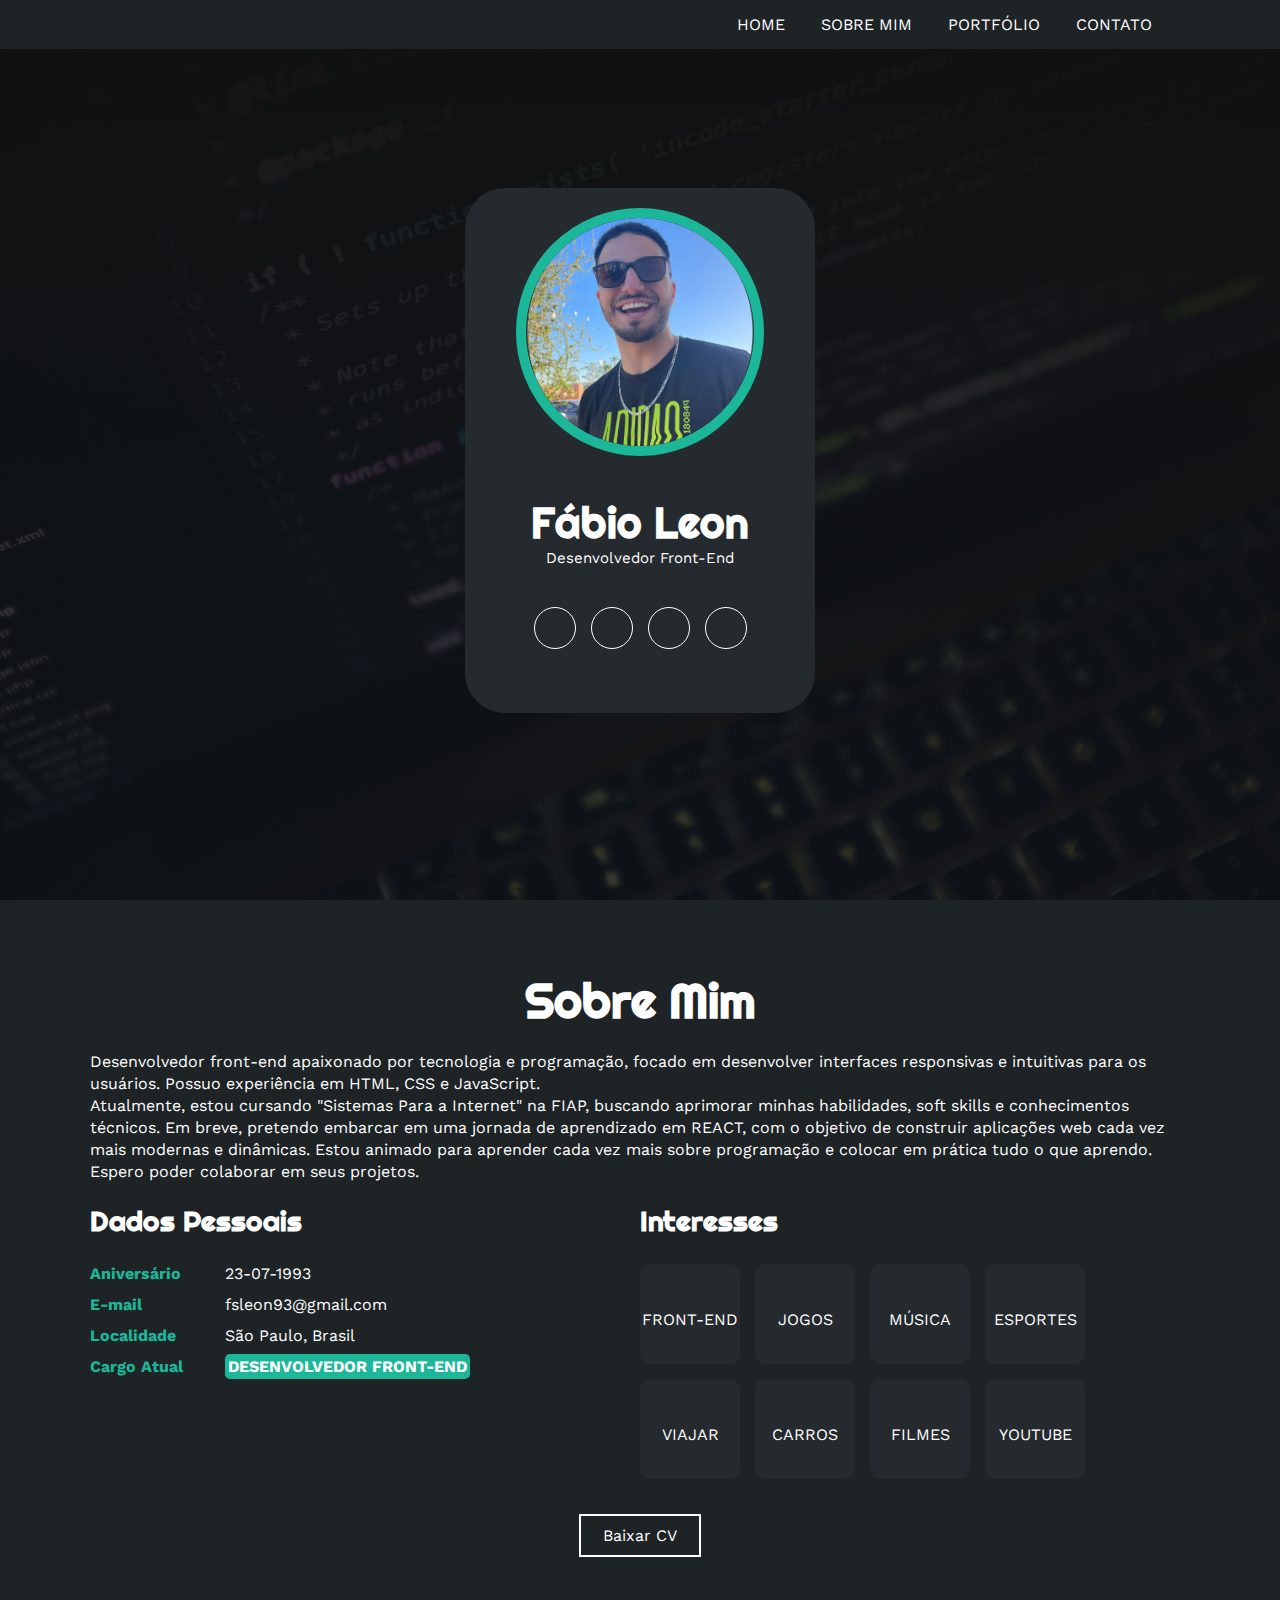
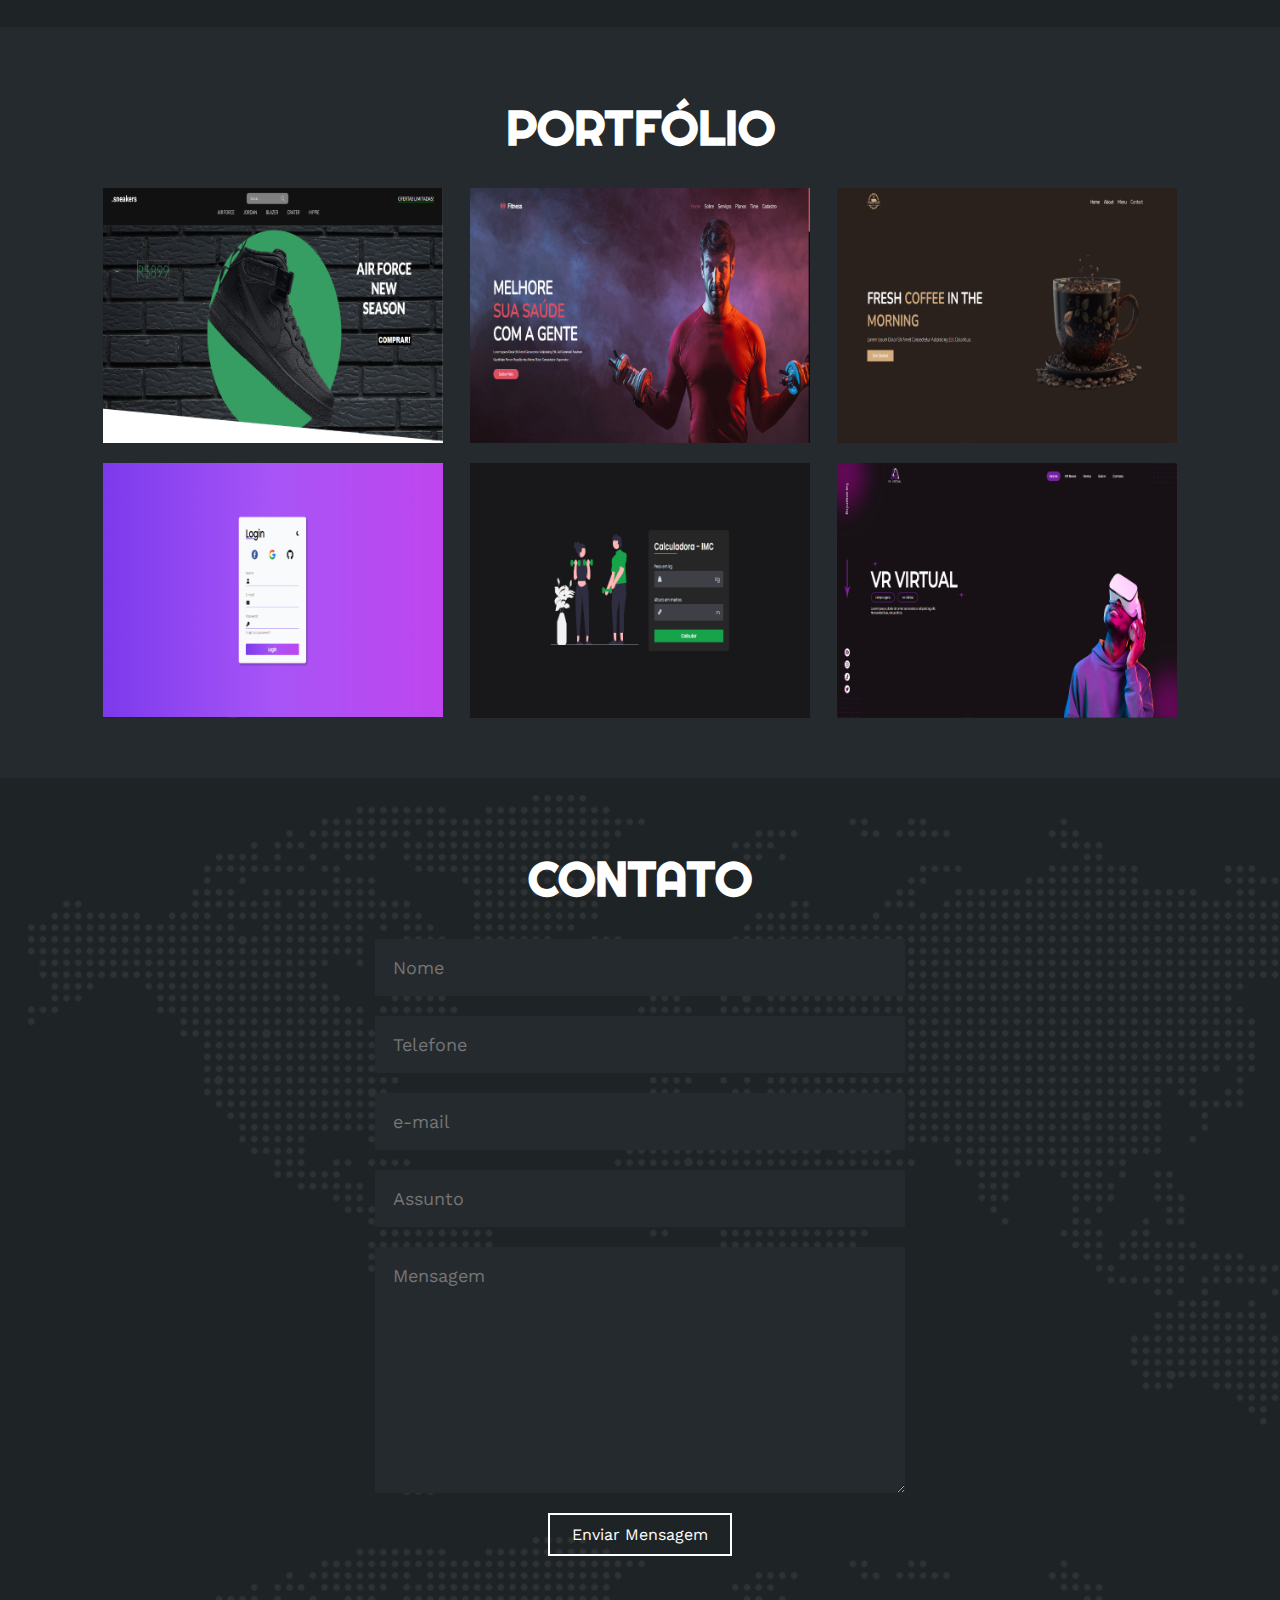
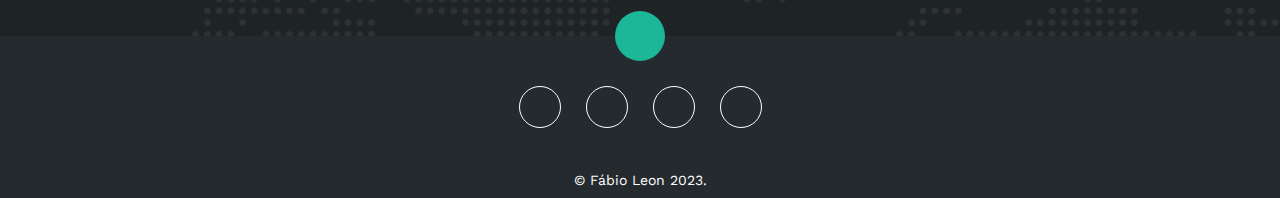
==== index.html @ 0792b0bf "atualização do arquivo do CV" ====
<!DOCTYPE html>
<html lang="pt-br">

<head>
    <meta charset="UTF-8">
    <meta http-equiv="X-UA-Compatible" content="IE=edge">
    <meta name="viewport" content="width=device-width, initial-scale=1.0">
    <link rel="stylesheet" href="https://cdnjs.cloudflare.com/ajax/libs/font-awesome/6.1.2/css/all.min.css"
        integrity="sha512-1sCRPdkRXhBV2PBLUdRb4tMg1w2YPf37qatUFeS7zlBy7jJI8Lf4VHwWfZZfpXtYSLy85pkm9GaYVYMfw5BC1A=="
        crossorigin="anonymous" referrerpolicy="no-referrer" />
    <title>Portfólio - Fábio Leon</title>
    <link rel="stylesheet" href="./assets/css/style.css">
</head>

<body>
    <!-- MENU -->
    <div class="conteudo-header">
        <header>
            <div class="logo">
                <a href="#"><i class="fa-solid fa-code"></i></a>
            </div>
            <nav id="nav">
                <ul>
                    <li><a href="#home" onclick="seleccionar()">HOME</a></li>
                    <li><a href="#sobremim" onclick="seleccionar()">SOBRE MIM</a></li>
                    <li><a href="#portfolio" onclick="seleccionar()">PORTFÓLIO</a></li>
                    <li><a href="#contato" onclick="seleccionar()">CONTATO</a></li>
                </ul>
            </nav>
            <div class="nav-responsive" onclick="mostrarOcultarMenu()">
                <i class="fa-solid fa-bars"></i>
            </div>
        </header>
    </div>

    <!-- HOME -->
    <section id="home" class="home">
        <div class="conteudo-banner">
            <div class="hero-img">
                <img src="./assets/img/fabio.png" alt="">
            </div>
            <h1>Fábio Leon</h1>
            <h2>Desenvolvedor Front-End</h2>
            <div class="redes">
                <a href="https://www.linkedin.com/in/fb-leon/" target="_blank" title="Linkedin"><i class="fa-brands fa-linkedin-in"></i></a>
                <a href="https://github.com/fabioleon10" target="_blank" title="Github"><i class="fa-brands fa-github"></i></a>
                <a href="https://steamcommunity.com/profiles/76561199077155922/" target="_blank" title="Steam"><i class="fa-brands fa-steam"></i></a>
                <a href="mailto:fsleon93@gmail.com" title="Enviar e-mail"><i class="fa-solid fa-envelope"></i></a>

            </div>
        </div>
    </section>

    <!-- SOBRE MIM -->

    <section id="sobremim" class="sobremim">
        <div class="conteudo-sobremim">
            <h2>Sobre Mim</h2>
            <p>Desenvolvedor front-end apaixonado por tecnologia e programação, focado em desenvolver interfaces
            responsivas e intuitivas para os usuários. Possuo experiência em HTML, CSS e JavaScript.<br> Atualmente, estou cursando "Sistemas Para a Internet" na
            FIAP, buscando aprimorar minhas habilidades, soft skills e conhecimentos técnicos. Em breve, pretendo embarcar em uma jornada de
            aprendizado em REACT, com o objetivo de construir aplicações web cada vez mais modernas e dinâmicas. Estou animado para aprender cada vez mais sobre programação e colocar em prática tudo o que aprendo. Espero poder
            colaborar em seus projetos.</p>


            <!-- DADOS PESSOAIS -->

            <div class="fila">
                <div class="col">
                    <h3>Dados Pessoais</h3>
                    <ul>
                        <li>
                            <strong>Aniversário</strong>
                            23-07-1993
                        </li>
                        <li>
                            <strong>E-mail</strong>
                            fsleon93@gmail.com
                        </li>
                        <li>
                            <strong>Localidade</strong>
                            São Paulo, Brasil
                        </li>
                        <li>
                            <strong>Cargo Atual</strong>
                            <span> DESENVOLVEDOR FRONT-END</span>
                        </li>
                    </ul>
                </div>



                <!-- INTERESSES -->

                <div class="col">
                    <h3>Interesses</h3>
                    <div class="conteudo-section">
                        <div class="interes">
                            <i class="fa-solid fa-laptop-code"></i>
                            <span>FRONT-END</span>
                        </div>
                        <div class="interes">
                            <i class="fa-solid fa-gamepad"></i>
                            <span>JOGOS</span>
                        </div>
                        <div class="interes">
                            <i class="fa-solid fa-headphones"></i>
                            <span>MÚSICA</span>
                        </div>
                        <div class="interes">
                            <i class="fa-solid fa-futbol"></i>
                            <span>ESPORTES</span>
                        </div>
                        <div class="interes">
                            <i class="fa-solid fa-plane"></i>
                            <span>VIAJAR</span>
                        </div>
                        <div class="interes">
                            <i class="fa-solid fa-car"></i>
                            <span>CARROS</span>
                        </div>
                        <div class="interes">
                            <i class="fa-solid fa-clapperboard"></i>
                            <span>FILMES</span>
                        </div>
                        <div class="interes">
                            <i class="fa-brands fa-youtube"></i>
                            <span>YOUTUBE</span>
                        </div>
                    </div>
                </div>
            </div>
            <div class="baixarCV">
                <a href="https://drive.google.com/file/d/1skOuIZpQa5244bjTUZxp-voVqKsna1H2/view?usp=drive_link" target="_blank">Baixar CV <i class="fa-solid fa-download"></i></a>
                <span class="overlay"></span>
            </div>
        </div>
    </section>


    <!-- PORTFOLIO -->

    <section id="portfolio" class="portfolio">
        <div class="conteudo-section">
            <h2>PORTFÓLIO</h2>
            <div class="galeria">
                <div class="projeto">
                    <img src="/assets/img/p1-sneackers.png" alt="">
                    <div class="overlay">
                        <h3>Sneackers Store</h3>
                        <p>HTML/CSS/JS</p>
                        <div class="icon-projects">
                            <a href="https://github.com/fabioleon10/.sneackers" target="_blank" title="Repositório"><i class="fa-brands fa-github"></i></a>
                            <a href="https://sneackerstore.netlify.app/ " target="_blank" title="Deploy"><i class="fa-regular fa-window-maximize"></i></a>
                        </div>
                    </div>
                </div>
                <div class="projeto">
                    <img src="/assets/img/p2-gymfitness.png" alt="">
                    <div class="overlay">
                        <h3>GYM Fitness</h3>
                        <p>HTML/CSS/JS</p>
                        <div class="icon-projects">
                            <a href="https://github.com/fabioleon10/GymWebsite" target="_blank" title="Repositório"><i class="fa-brands fa-github"></i></a>
                            <a href="https://gymfitness10.netlify.app/ " target="_blank" title="Deploy"><i class="fa-regular fa-window-maximize"></i></a>
                        </div>
                    </div>
                </div>
                <div class="projeto">
                    <img src="/assets/img/p3-coffeeshop.png" alt="">
                    <div class="overlay">
                        <h3>Coffee Shop</h3>
                        <p>HTML/CSS/JS</p>
                        <div class="icon-projects">
                            <a href="https://github.com/fabioleon10/CoffeeShop" target="_blank" title="Repositório"><i class="fa-brands fa-github"></i></a>
                            <a href="https://coffeeshop10.netlify.app/ " target="_blank" title="Deploy"><i class="fa-regular fa-window-maximize"></i></a>
                        </div>
                    </div>
                </div>
                <div class="projeto">
                    <img src="/assets/img/p4-login.png" alt="">
                    <div class="overlay">
                        <h3>Login DarkMode</h3>
                        <p>HTML/CSS/JS</p>
                        <div class="icon-projects">
                            <a href="https://github.com/fabioleon10/Login_DarkMode" target="_blank" title="Repositório"><i class="fa-brands fa-github"></i></a>
                            <a href="https://logindarkmode.netlify.app/" target="_blank" title="Deploy"><i class="fa-regular fa-window-maximize"></i></a>
                        </div>
                    </div>
                </div>
                <div class="projeto">
                    <img src="/assets/img/p5-imc.png" alt="">
                    <div class="overlay">
                        <h3>IMC CALCULATOR</h3>
                        <p>HTML/CSS/JS</p>
                        <div class="icon-projects">
                            <a href="https://github.com/fabioleon10/IMC_Calculator" target="_blank" title="Repositório"><i class="fa-brands fa-github"></i></a>
                            <a href="https://imc-calculator10.netlify.app/" target="_blank" title="Deploy"><i class="fa-regular fa-window-maximize"></i></a>
                        </div>
                    </div>
                </div>
                <div class="projeto">
                    <img src="/assets/img/p6-vrVirtual.png" alt="">
                    <div class="overlay">
                        <h3>VR VIRTUAL</h3>
                        <p>HTML/CSS</p>
                        <div class="icon-projects">
                            <a href="https://github.com/fabioleon10/VR-Virtual" target="_blank" title="Repositório"><i class="fa-brands fa-github"></i></a>
                            <a href="https://vr-virtual.netlify.app/" target="_blank" title="Deploy"><i class="fa-regular fa-window-maximize"></i></a>
                        </div>
                    </div>
                </div>
            </div>
        </div>
    </section>

    <!-- CONTATO -->
    <section id="contato" class="contato">
        <div class="conteudo-section">
            <h2>CONTATO</h2>
            <div class="fila">
                <!-- Form -->
                <form action="https://api.staticforms.xyz/submit" class="col" method="post">
                    <input type="text" name="name" placeholder="Nome" autocomplete="off" required>
                    <input type="number" placeholder="Telefone" autocomplete="off" required>
                    <input type="e-mail" name="email" placeholder="e-mail" autocomplete="off" required>
                    <input type="text" placeholder="Assunto" autocomplete="off" required>
                    <textarea name="message" cols="30" rows="10" placeholder="Mensagem" required></textarea>
                    <button type="submit">
                        Enviar Mensagem <i class="fa-solid fa-paper-plane"></i>
                        <span class="overlay"></span>
                    </button>
                    <input type="hidden" name="accessKey" value="5b3f5c21-e54a-4803-9d8a-d448aec69690">
                    <input type="hidden" name="redirectTo" value="https://fabioleondev-obg.netlify.app/">
                </form>
            </div>        
        </div>    


        <!-- FOOTER  -->


    <footer>
        <a href="#home" class="footerHome">
            <i class="fa-solid fa-angles-up"></i>
        </a>
        <div class="redes">
            <a href="https://www.linkedin.com/in/fb-leon/" target="_blank" title="Linkedin"><i class="fa-brands fa-linkedin-in"></i></a>
            <a href="https://github.com/fabioleon10" target="_blank" title="Github"><i class="fa-brands fa-github"></i></a>
            <a href="https://steamcommunity.com/profiles/76561199077155922/" target="_blank" title="Steam"><i class="fa-brands fa-steam"></i></a>
            <a href="mailto:fsleon93@gmail.com" title="Enviar e-mail"><i class="fa-solid fa-envelope"></i></a>
        </div>
        <p>&copy; Fábio Leon 2023.</p>
    </footer>

    <script src="./assets/js/script.js"></script>   
</body>
</html>
---- assets/css/style.css ----
@import url('https://fonts.googleapis.com/css2?family=Righteous&family=Work+Sans:wght@100;300;400;600;800&display=swap');
*{
    box-sizing: border-box;
    font-family: 'Work Sans';
    margin: 0;
    padding: 0;
    text-decoration: none;
}
html{
    scroll-behavior: smooth;
}


/* MENU */
.conteudo-header{
    background: #1e2326;
    position: fixed;
    width: 100%;
    top: 0;
    left: 0;
    z-index: 99;
}
.conteudo-header header{
    max-width: 1100px;
    margin: auto;
    display: flex;
    justify-content: space-between;
    align-items: center;
    padding: 15px 20px;
}
.conteudo-header header .logo a{
    font-family: 'Righteous';
    font-size: 36px;
    color: #1CB698;
    text-decoration: none;
}
.conteudo-header header ul{
    display: flex;
    list-style: none;
}
.conteudo-header header nav ul li a{
    text-align: none;
    color: #fff;
    margin: 0 15px;
    padding: 3px;
    transition: .5s;
    text-decoration: none;
}
.conteudo-header header nav ul li a:hover{
    color: #1CB698;
}
.nav-responsive{
    background-color: #1CB698;
    color:#fff;
    padding: 5px 10px;
    border-radius: 5px;
    cursor: pointer;
    display: none;
}

/* home */
.home{
    background: linear-gradient(to top, rgba(17, 19, 20, 0.788), rgb(16, 17, 17)),
    url(/assets/img/bannerBG.jpg);
    background-size: cover;
    height: 100vh;
    color: #fff;
    display: flex;
    align-items: center;
}
.home .conteudo-banner{
    padding: 20px;
    background-color: #252A2E;
    max-width: 350px;
    margin: auto;
    text-align: center;
    border-radius: 40px;
}
.home .conteudo-banner img{
    margin-top: 40px;
    border: 10px solid #1CB698;
    display: block;
    width: 80%;
    margin: auto;
    border-radius: 100%;
}
.home .conteudo-banner h1{
    margin-top: 40px;
    font-size: 42px;
    font-family: 'Righteous';
}
.home .conteudo-banner h2{
    font-size: 15px;
    font-weight: normal;
}
.home .conteudo-banner .redes a{
    color: #fff;
    display: inline-block;
    text-decoration: none;
    border: 1px solid #fff;
    border-radius: 100%;
    width: 42px;
    height: 42px;
    line-height: 42px;
    margin: 40px 5px;
    font-size: 20px;
    transition: .3s;
}
.home .conteudo-banner .redes a:hover{
    background-color: #1CB698;
}

/* SOBRE MIM */

.sobremim{
    background-color: #1e2326;
    color: #fff;
    padding: 50px 20px;
}
.sobremim .conteudo-sobremim{
    max-width: 1100px;
    margin: auto;
}
.sobremim h2{
    font-size: 48px;
    font-family: 'Righteous';
    text-align: center;
    padding: 20px 0;

}
.sobremim .conteudo-sobremim p{
    font: 18px;
    line-height: 22px;
    margin-bottom: 20px;
}
.sobremim .conteudo-sobremim p span{
    color: #1CB698;
    font-weight: bold;
}
.sobremim .fila{
    display: flex;
}
.sobremim .fila .col
{
    width: 50%;
}
.sobremim .fila .col h3{
    font-size: 28px;
    font-family: 'Righteous';
    margin-bottom: 25px;
}
.sobremim .fila .col ul{
    list-style: none;
}
.sobremim .fila .col ul li{
    margin: 12px 0;
}
.sobremim .fila .col ul li strong{
    display: inline-block;
    color: #1CB698;
    width: 130px;
}
.sobremim .fila .col ul li span{
    background-color: #1CB698;
    padding: 3px;
    font-weight: bold;
    border-radius: 5px;
}
.sobremim .fila .col .conteudo-section{
    display: flex;
    flex-wrap: wrap;
}
.sobremim .fila .col .conteudo-section .interes{
    width: 100px;
    height: 100px;
    background-color: #252A2E;
    border-radius: 10px;
    margin: 0 15px 15px 0;
    display: flex;
    flex-direction: column;
    align-items: center;
    justify-content: center;
    transition: .3s;
}.sobremim .fila .col .conteudo-section .interes:hover{
    background-color: #1CB698;
}
.sobremim .fila .col .conteudo-section .interes i{
    font-size: 30px;
    margin-bottom: 10px;
}
.sobremim .baixarCV{
    cursor: pointer;
    background-color: transparent;
    border: 2px solid #fff;
    width: fit-content;
    display: block;
    margin: 20px auto;
    padding: 10px 22px;
    font-size: 16px;
    color: #fff;
    position: relative;
    z-index: 10;
}

.baixarCV a {
    color: #fff;
}
.sobremim .baixarCV .overlay{
    position: absolute;
    top: 0;
    left: 0;
    width: 0;
    height: 100%;
    background-color: #1CB698;
    z-index: -1;
    transition: 1s;
}
.sobremim .baixarCV:hover .overlay{
    width: 100%;
}


/* PORTFOLIO */
.portfolio{
    background-color: #252A2E;
    color: #fff;
    padding: 50px 20px;
}
.portfolio .conteudo-section{
    max-width: 1100px;
    margin: auto;
}
.portfolio h2{
    font-size: 48px;
    font-family: 'Righteous';
    text-align: center;
    padding: 20px 0;
}
.portfolio .galeria{
    display: flex;
    flex-wrap: wrap;
    justify-content: space-around;
}
.portfolio .galeria .projeto{
    position: relative;
    max-width: 340px;
    height: fit-content;
    margin: 10px;
    
}
.portfolio .galeria .projeto img{
    width: 100%;
    display: block;
}
.portfolio .galeria .projeto .overlay{
    position: absolute;
    top: 0;
    width: 100%;
    height: 100%;
    text-align: center;
    background: linear-gradient(rgba(28,182,152,.8), rgba(28,182,152,.8));
    display: flex;
    flex-direction: column;
    justify-content: center;
    transition: 1s;
    font-size: 18px;
    letter-spacing: 3px;
    opacity: 0;
}
.portfolio .galeria .projeto .overlay h3{
    margin-bottom: 20px;
    transition: 1s;
}
.portfolio .galeria .projeto .overlay:hover{
    opacity: 1;
}
.portfolio .galeria .projeto .overlay:hover h3{
    margin-bottom: 0px;
}

.icon-projects i {
    color: #fff;
    margin-top: 15px;
    font-size: 30px;
}

.icon-projects i:hover{
    color: black
}

/* CONTATO */
.contato{
    background-image: url(/assets/img/contact_bg\ \(1\).png);
    background-color: #1e2326;
    color: #fff;
    padding: 50px 0;
}
.contato .conteudo-section{
    max-width: 1100px;
    margin: auto;
}
.contato h2{
    font-size: 48px;
    font-family: 'Righteous';
    text-align: center;
    padding: 20px 0;
}
.contato .fila{
    display: flex;
    justify-content: center;
}
.contato .col{
    width: 50%;
    padding: 10px;
    position: relative;
}
.contato .col input, .contato .col textarea{
    display: block;
    width: 100%;
    padding: 18px;
    border: none;
    margin-bottom: 20px;
    background-color: #252A2E;
    color: #fff;
    font-size: 18px;
}
.contato button{
    cursor: pointer;
    background-color: transparent;
    border: 2px solid #fff;
    width: fit-content;
    display: block;
    margin: 20px auto;
    padding: 10px 22px;
    font-size: 16px;
    color: #fff;
    position: relative;
    z-index: 10;
}
.contato button .overlay{
    position: absolute;
    top: 0;
    left: 0;
    width: 0;
    height: 100%;
    background-color: #1CB698;
    z-index: -1;
    transition: 1s;
}
.contato button:hover .overlay{
    width: 100%;
}
.contato .col img{
    width: 100%;
}
.contato .col .info{
    position: absolute;
    top: 40%;
    background-color: #252A2E;
    padding: 20px;
    max-width: 350px;
    left: 50%;
    transform: translate(-50%, -50%);
}
.contato .col .info ul{
    list-style: none;
}
.contato .col .info ul li{
    margin-bottom: 20px;
}
.contato .col .info ul li i{
    color: #1CB698;
    display: inline-block;
    margin-right: 20px;
}

/* FOOTER */

footer{
    background-color: #252A2E;
    color: #fff;
    padding: 10px 0 10px 0;
    text-align: center;
    position: absolute;
    width: 100%;
    margin-top: 50px;

}
footer .redes a{
    color: #fff;
    display: inline-block;
    text-decoration: none;
    border: 1px solid #fff;
    border-radius: 100%;
    width: 42px;
    height: 42px;
    line-height: 42px;
    margin: 40px 10px;
    font-size: 20px;
    transition: .3s;
}
footer .footerHome{
    display: block;
    width: 50px;
    height: 50px;
    background-color: #1CB698;
    color: #fff;
    position: absolute;
    left: 50%;
    transform: translateX(-50%);
    top: -25px;
    border-radius: 50%;
    line-height: 50px;
    font-size: 18px;
}

footer .redes a:hover {
    background-color: #1CB698;
}

footer p {
    font-size: 14px;
}

input[type=number]::-webkit-inner-spin-button { 
    -webkit-appearance: none;
    
}
input[type=number] { 
   -moz-appearance: textfield;
   appearance: textfield;

}


/* MEDIA */

@media screen and (max-width:980px){
    nav{
        display: none;
    }
    .nav-responsive{
        display: block;
    }
    nav.responsive{
        display: block;
        position: absolute;
        right: 0;
        top: 75px;
        background-color: #252A2E;
        width: 180px;
    }
    nav.responsive ul{
        display: block !important;
    }
    nav.responsive ul li{
        border-bottom: 1px solid #fff;
        padding: 10px 0;
    }
}
@media screen and (max-width:700px){
   
   
    .sobremim .fila{
        display: block;   
    }

     .sobremim span{
        font-size: 15px;   
    }
    .sobremim .fila .col{
        width: fit-content;
    }
    .portfolio .galeria{
        display: block;
        width: 100%;
    }
    .portfolio .galeria .projeto{
        max-width: 100%;
    }
    .portfolio .galeria .projeto img{
        width: 100%;
    }
    .contato .fila{
        display: block;
    }
    .contato .fila .col{
        width: 100%;
    }
}
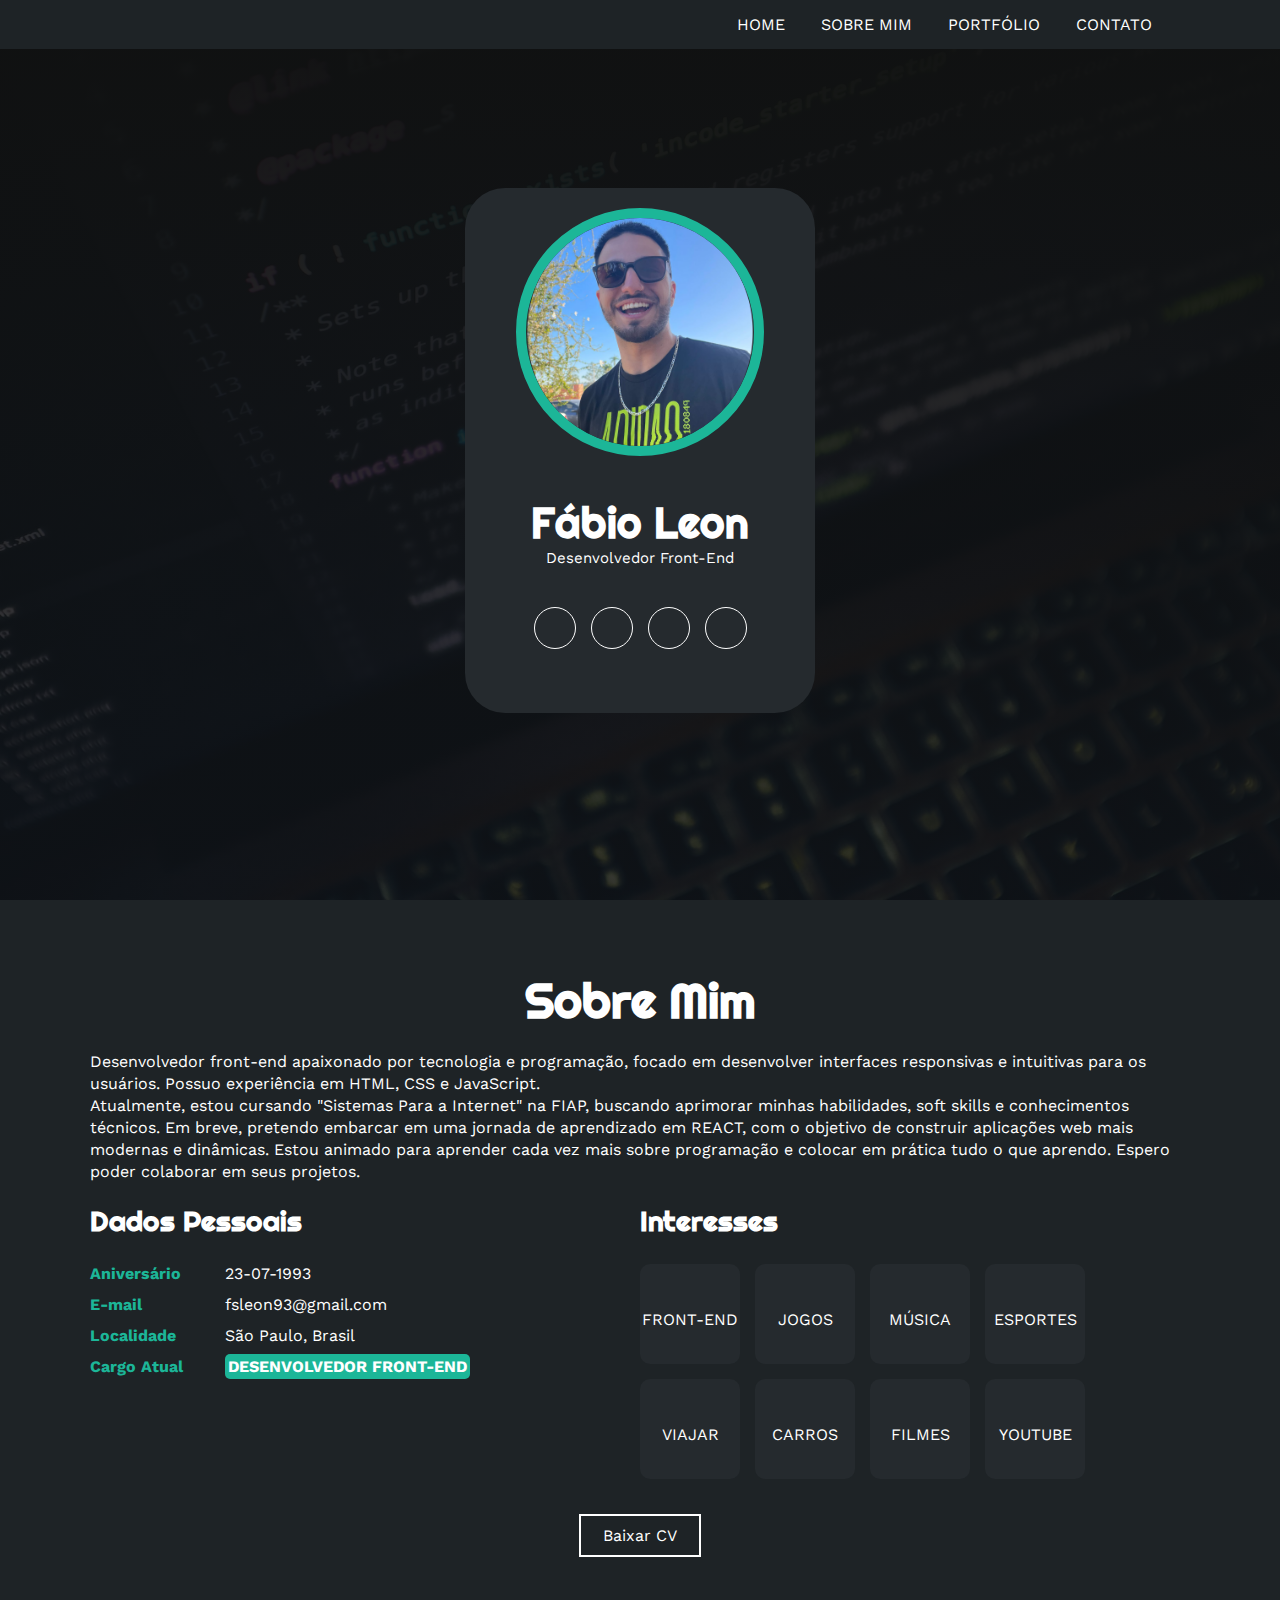
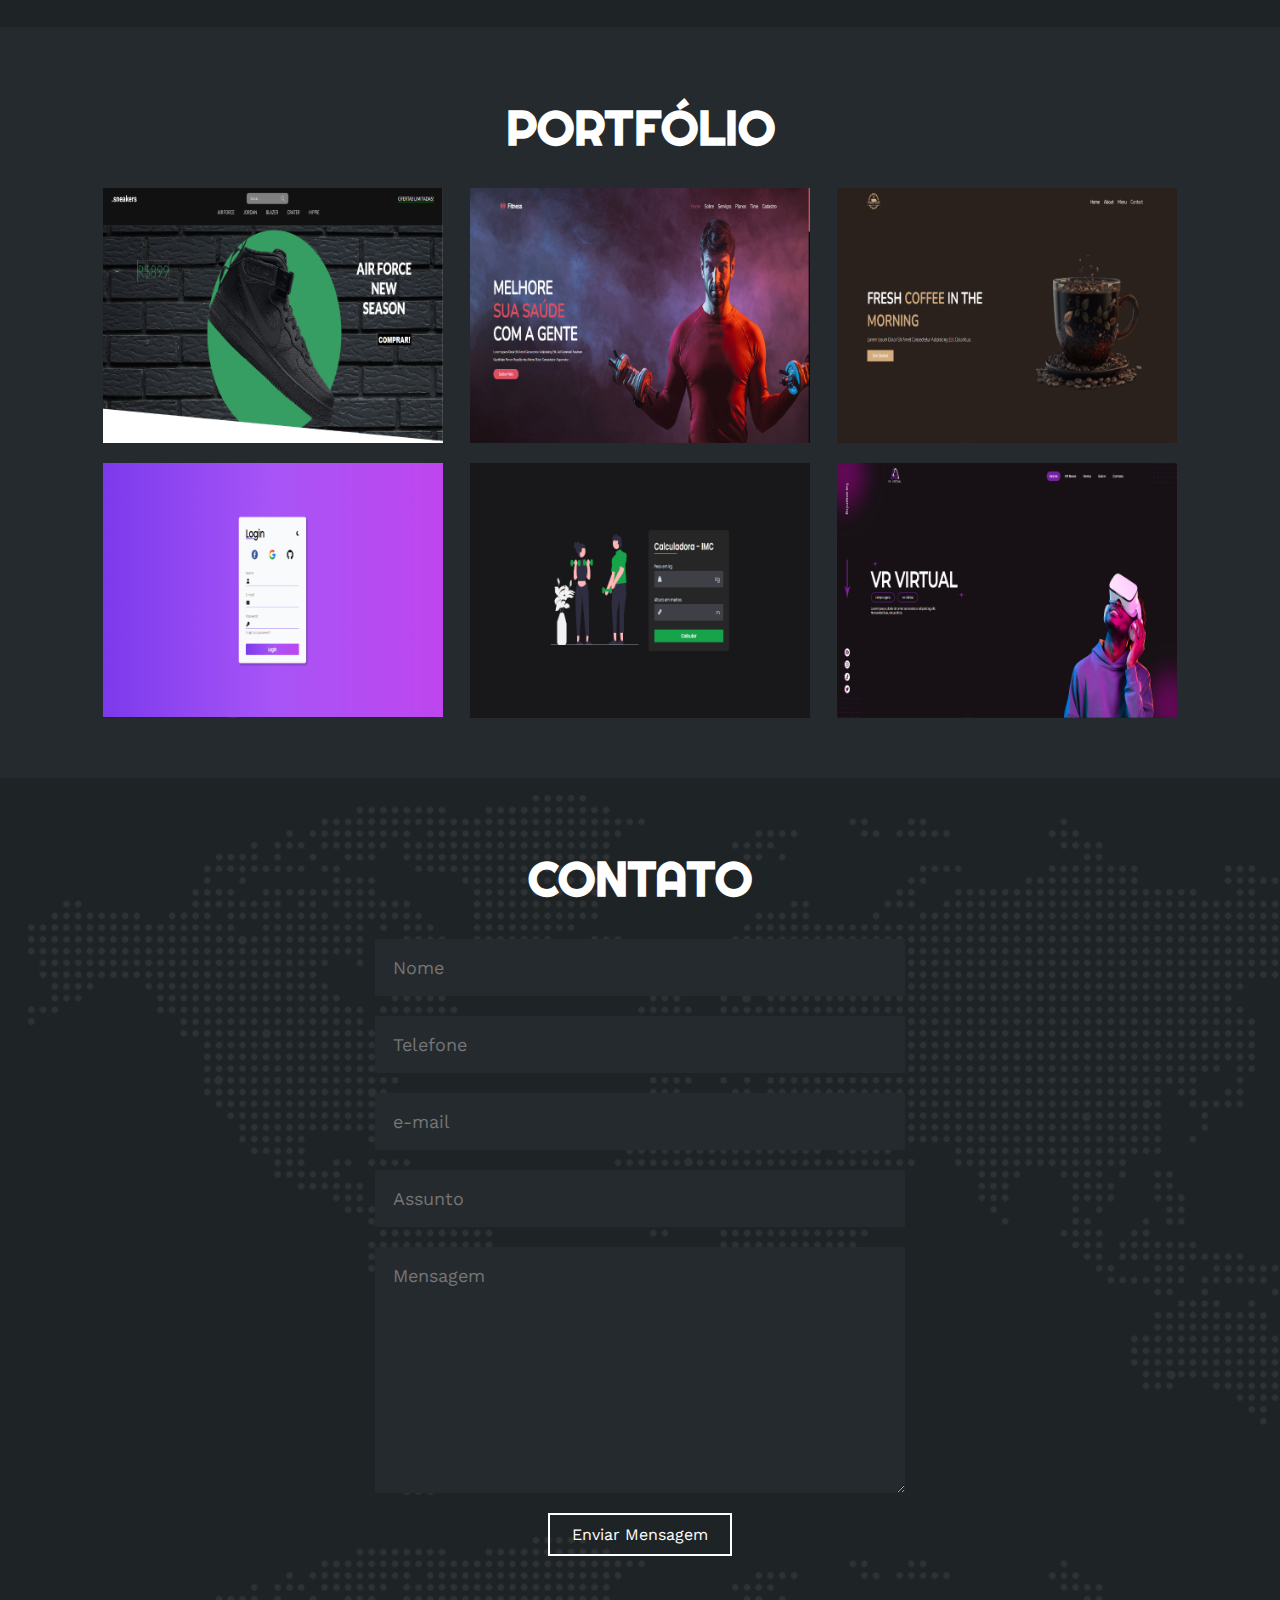
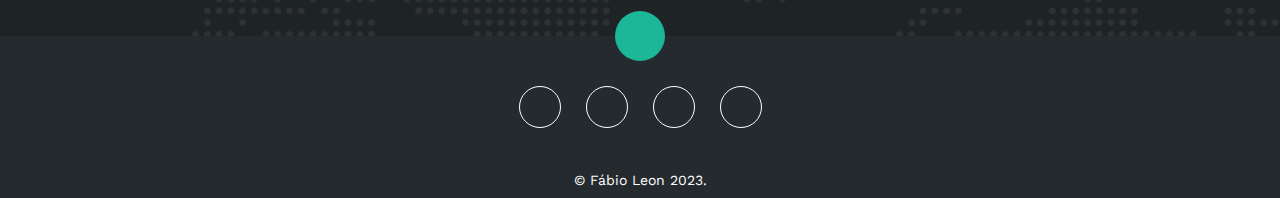
==== commit b61a6915: "atualização do sobre mim" ====
--- a/index.html
+++ b/index.html
@@ -59,7 +59,7 @@
             <p>Desenvolvedor front-end apaixonado por tecnologia e programação, focado em desenvolver interfaces
             responsivas e intuitivas para os usuários. Possuo experiência em HTML, CSS e JavaScript.<br> Atualmente, estou cursando "Sistemas Para a Internet" na
             FIAP, buscando aprimorar minhas habilidades, soft skills e conhecimentos técnicos. Em breve, pretendo embarcar em uma jornada de
-            aprendizado em REACT, com o objetivo de construir aplicações web cada vez mais modernas e dinâmicas. Estou animado para aprender cada vez mais sobre programação e colocar em prática tudo o que aprendo. Espero poder
+            aprendizado em REACT, com o objetivo de construir aplicações web mais modernas e dinâmicas. Estou animado para aprender cada vez mais sobre programação e colocar em prática tudo o que aprendo. Espero poder
             colaborar em seus projetos.</p>
 
 
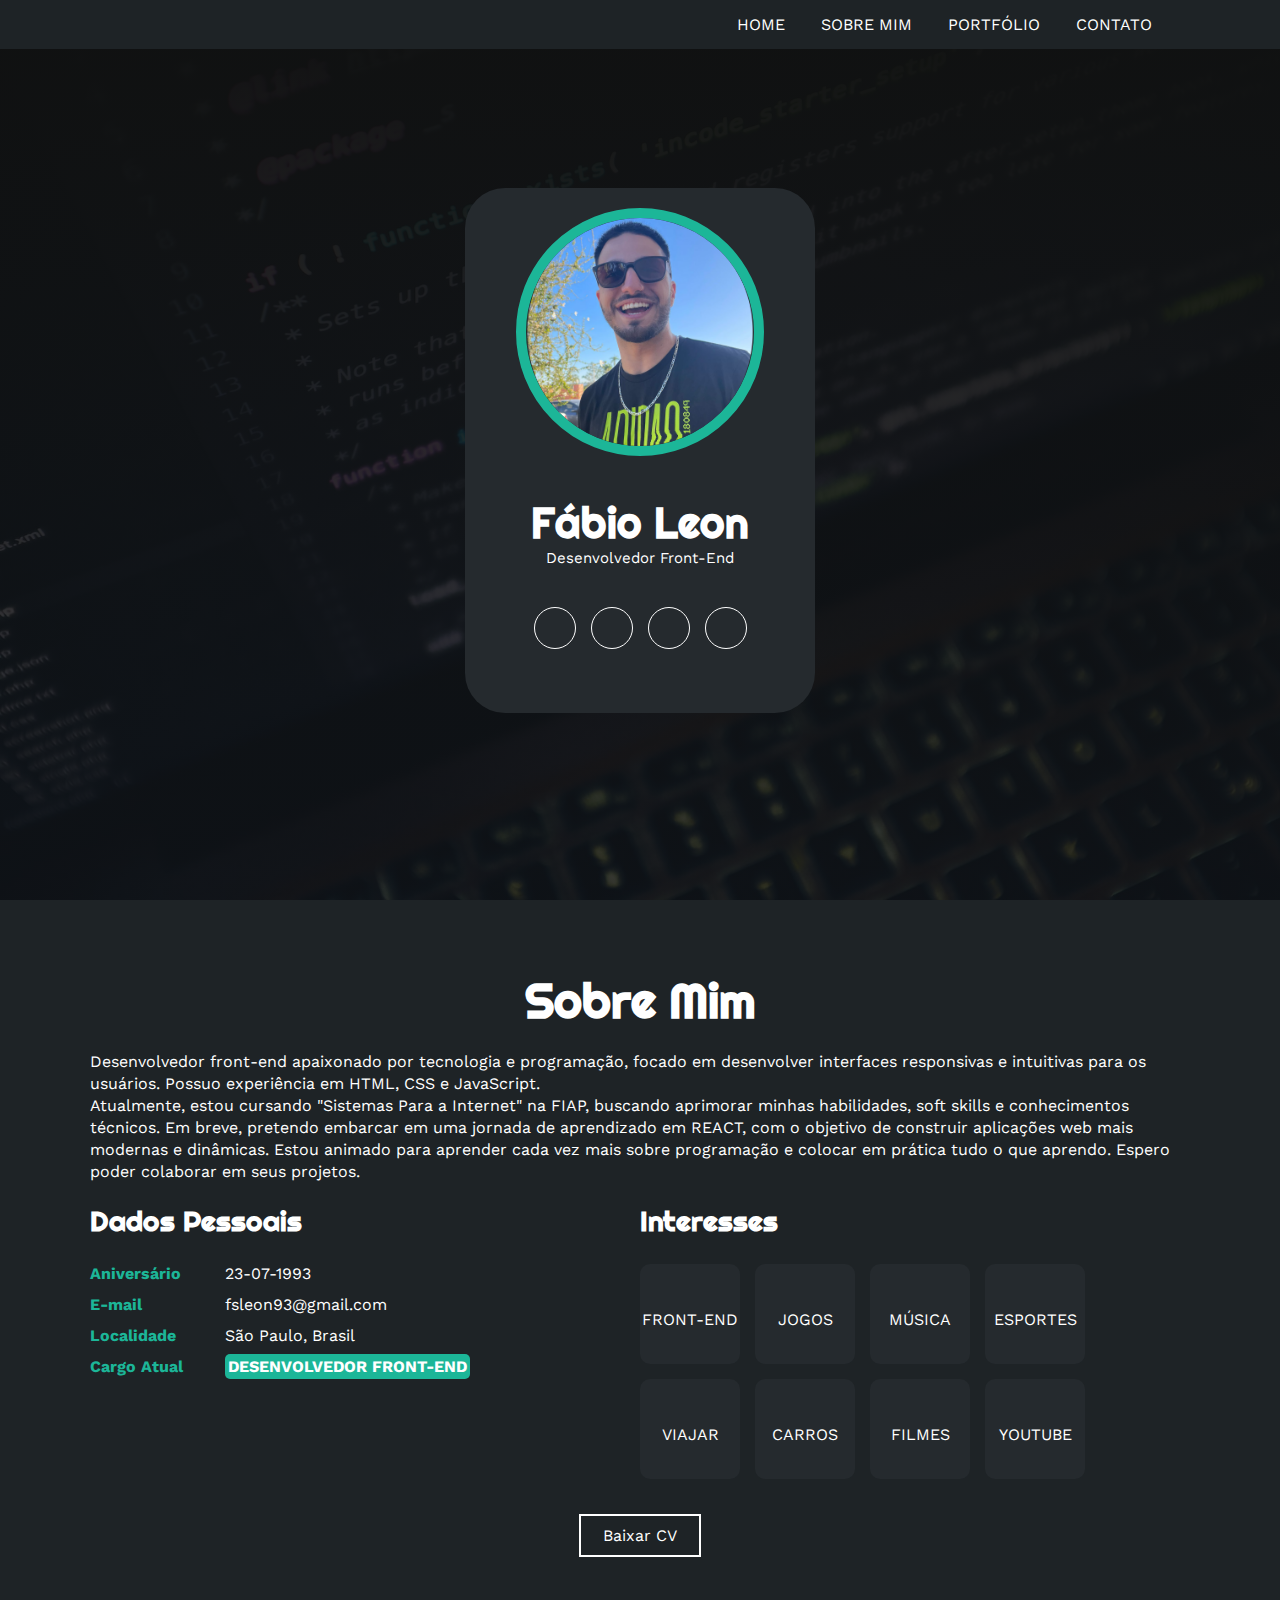
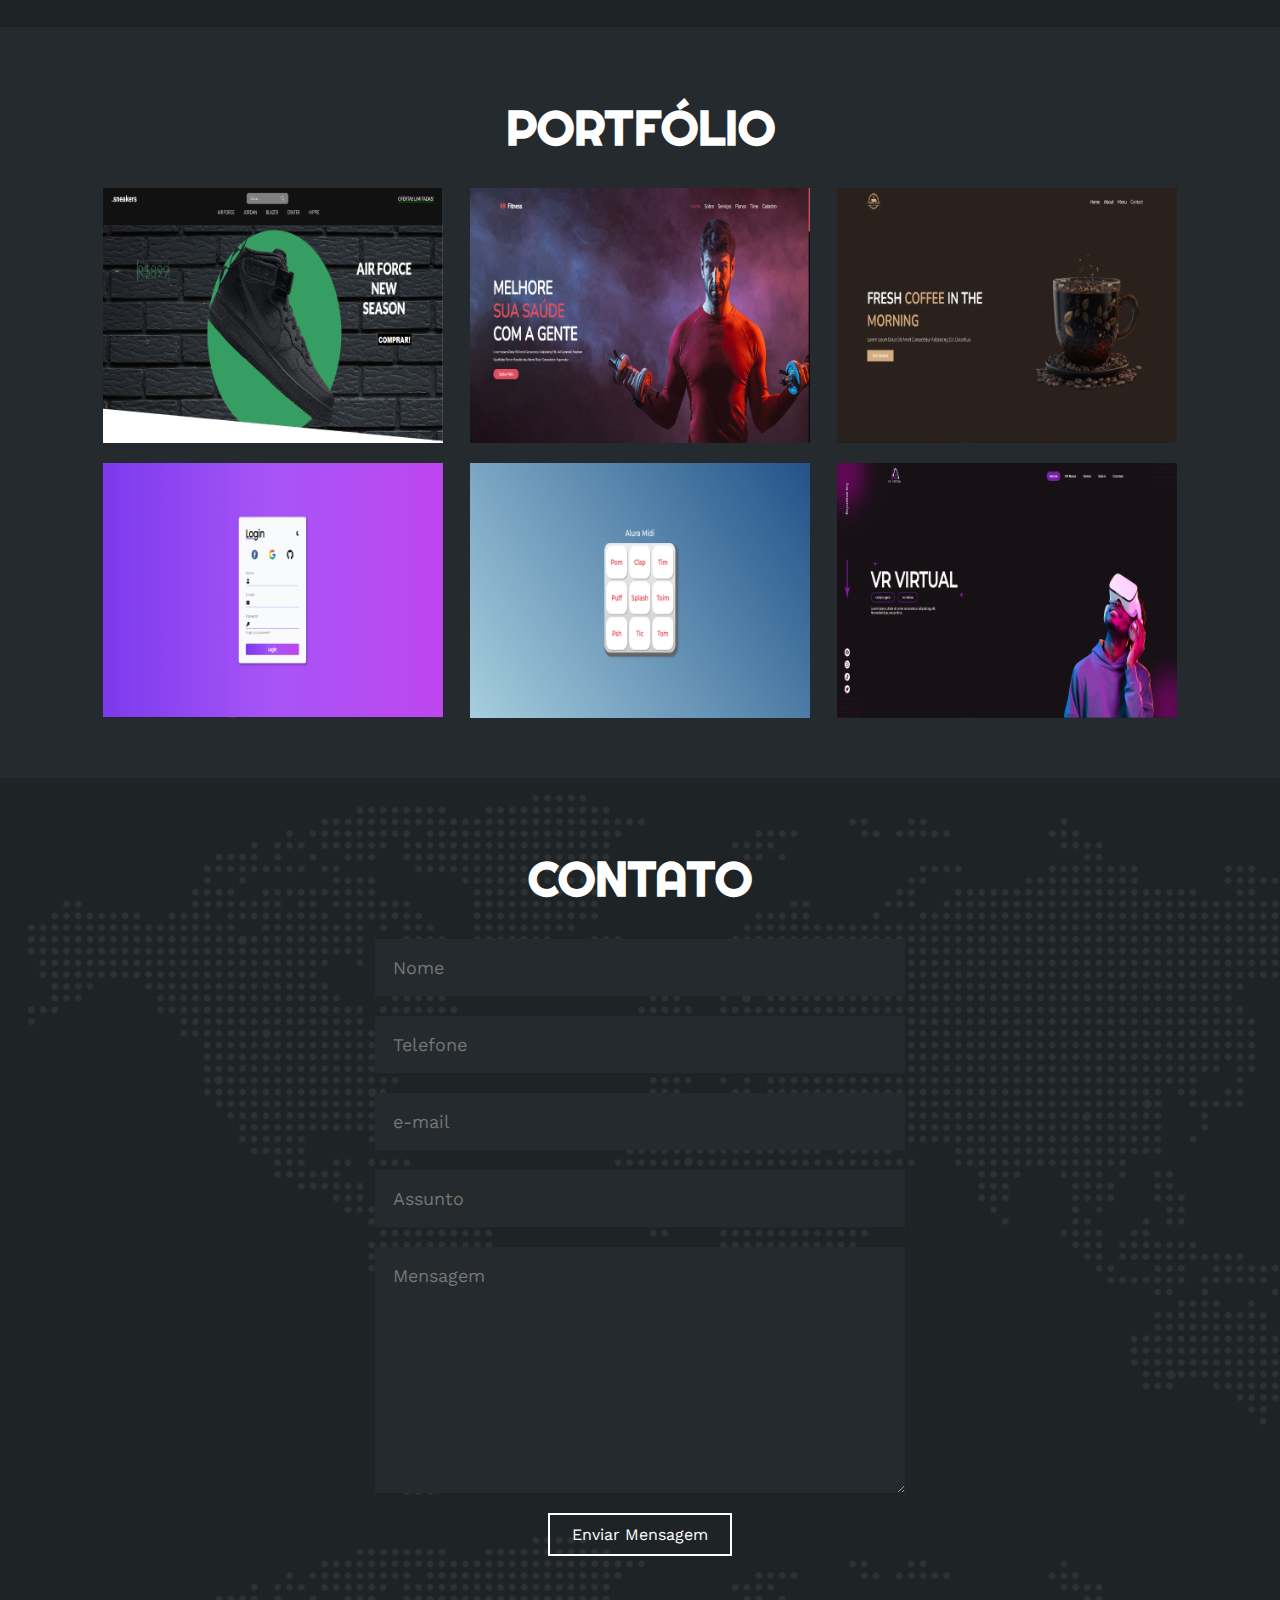
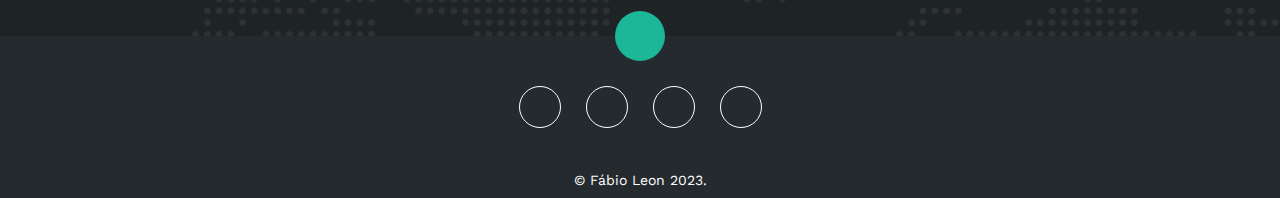
==== commit e1940b56: "aluraMidi" ====
--- a/index.html
+++ b/index.html
@@ -131,7 +131,7 @@
                 </div>
             </div>
             <div class="baixarCV">
-                <a href="https://drive.google.com/file/d/1skOuIZpQa5244bjTUZxp-voVqKsna1H2/view?usp=drive_link" target="_blank">Baixar CV <i class="fa-solid fa-download"></i></a>
+                <a href="https://flowcv.com/resume/rw1c5q9mpa" target="_blank">Baixar CV <i class="fa-solid fa-download"></i></a>
                 <span class="overlay"></span>
             </div>
         </div>
@@ -188,7 +188,7 @@
                         </div>
                     </div>
                 </div>
-                <div class="projeto">
+                <!-- <div class="projeto">
                     <img src="/assets/img/p5-imc.png" alt="">
                     <div class="overlay">
                         <h3>IMC CALCULATOR</h3>
@@ -196,6 +196,16 @@
                         <div class="icon-projects">
                             <a href="https://github.com/fabioleon10/IMC_Calculator" target="_blank" title="Repositório"><i class="fa-brands fa-github"></i></a>
                             <a href="https://imc-calculator10.netlify.app/" target="_blank" title="Deploy"><i class="fa-regular fa-window-maximize"></i></a>
+                        </div>
+                    </div> -->
+                <div class="projeto">
+                    <img src="/assets/img/aluraMidi.png" alt="">
+                    <div class="overlay">
+                        <h3>ALURA MIDI</h3>
+                        <p>HTML/CSS/JS</p>
+                        <div class="icon-projects">
+                            <a href="https://github.com/fabioleon10/aluraMidi" target="_blank" title="Repositório"><i class="fa-brands fa-github"></i></a>
+                            <a href="https://aluramid10.netlify.app/" target="_blank" title="Deploy"><i class="fa-regular fa-window-maximize"></i></a>
                         </div>
                     </div>
                 </div>
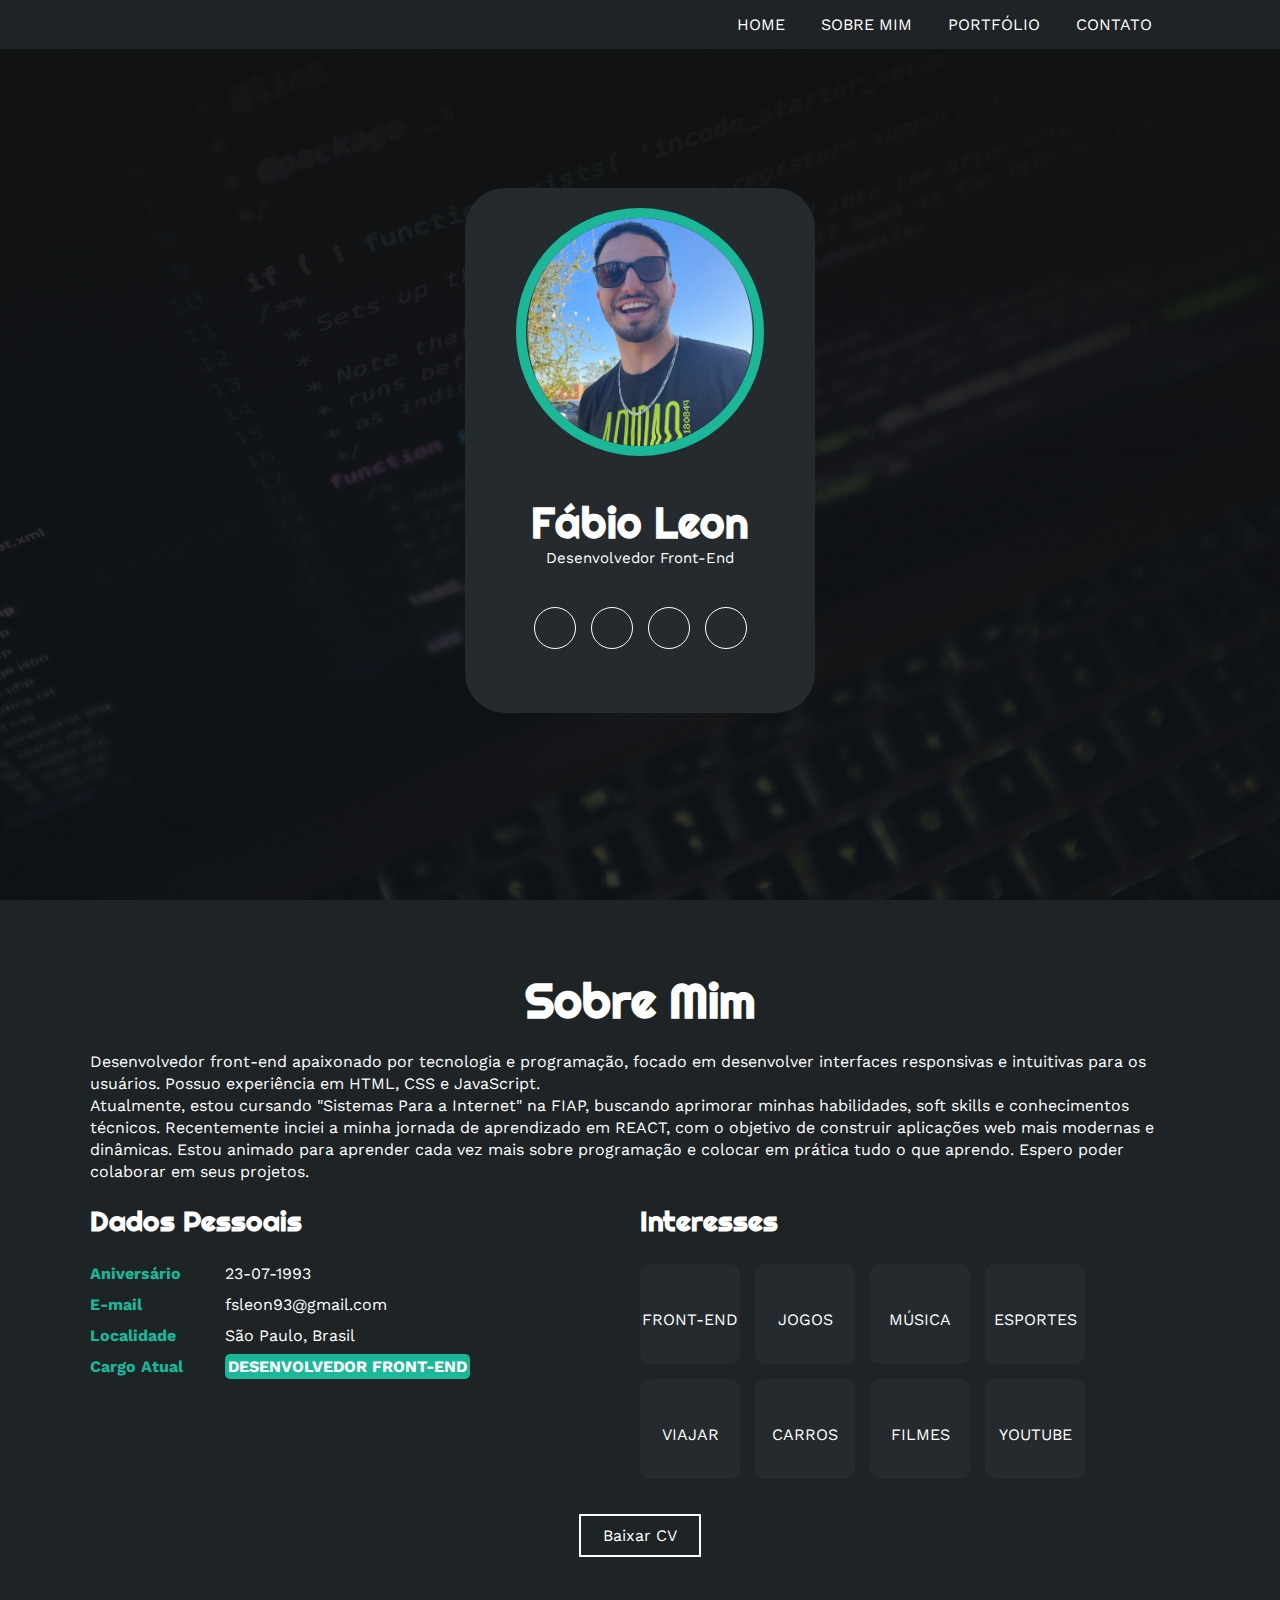
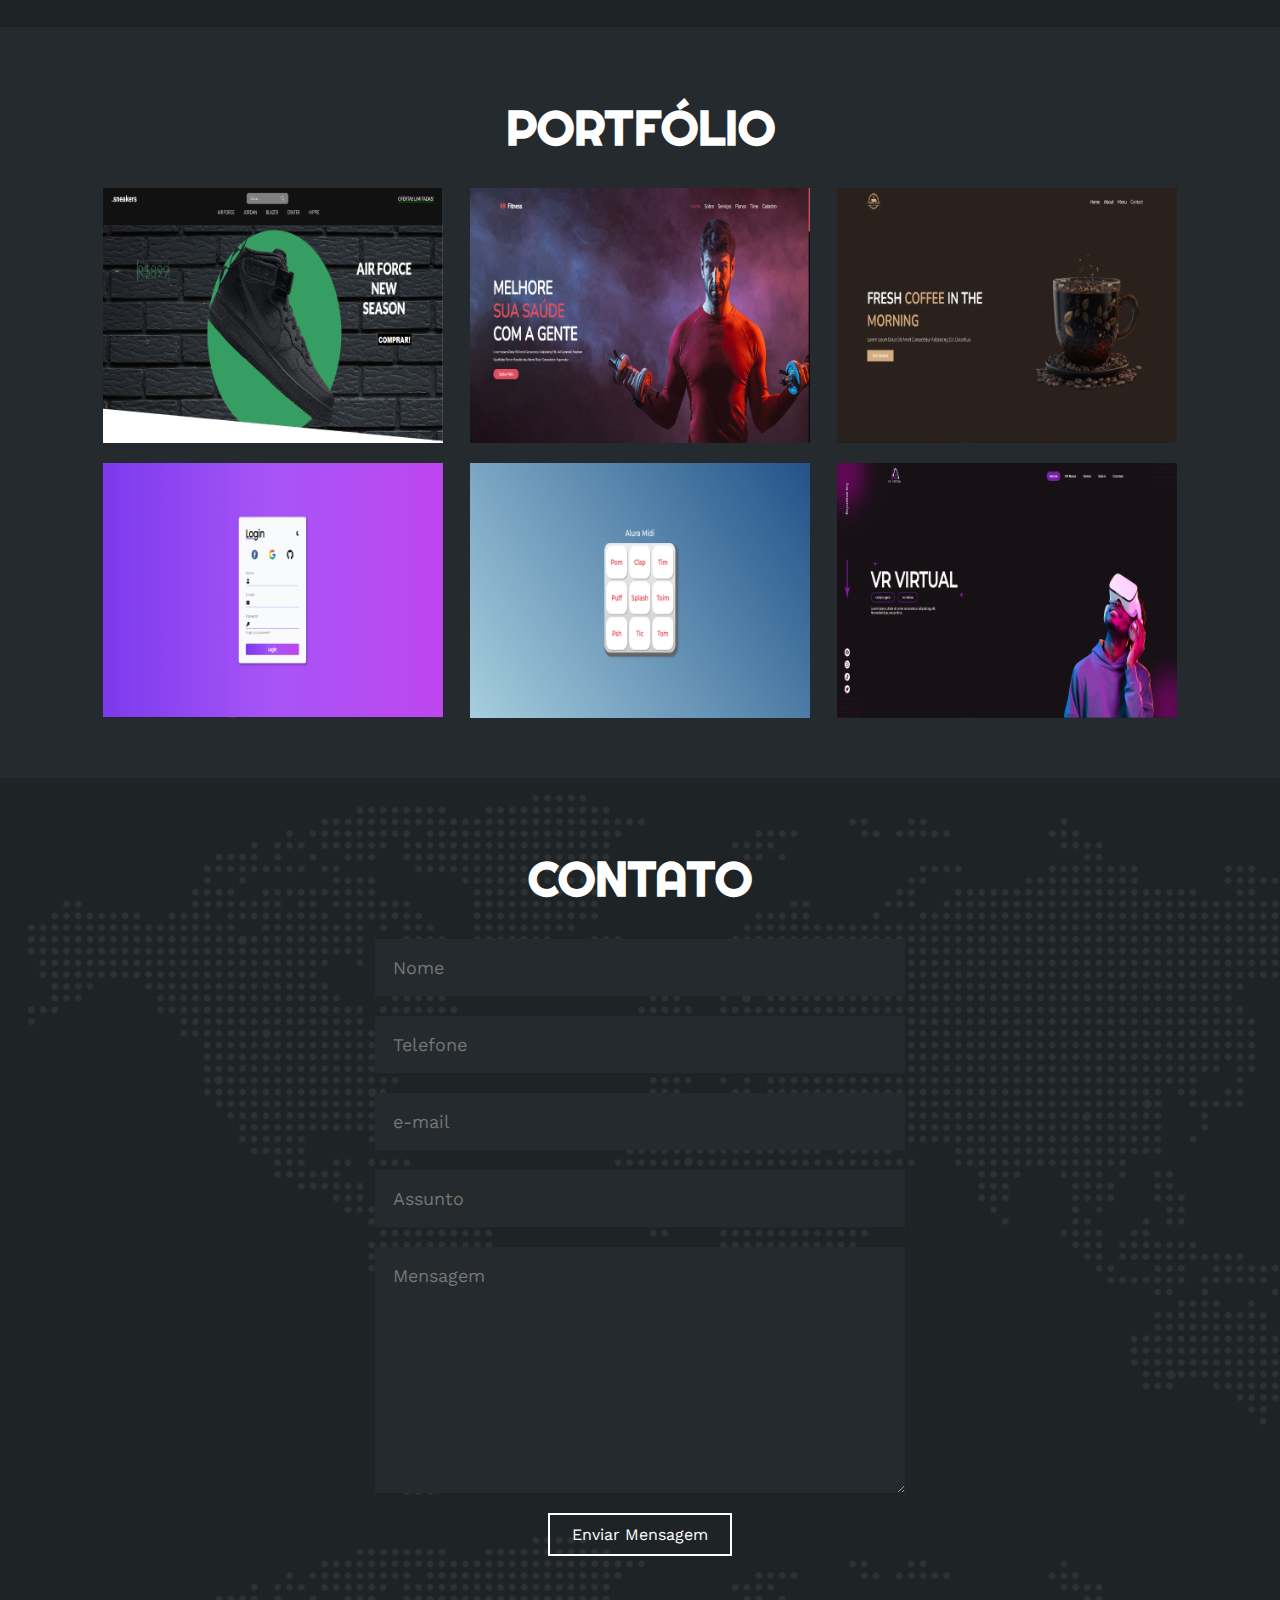
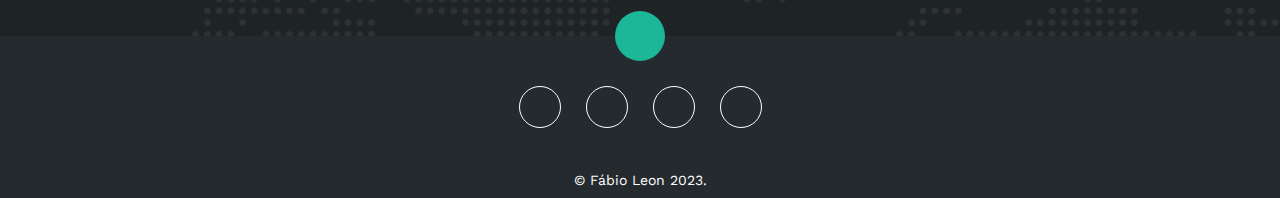
==== commit 96b200d8: "alteração bo texto" ====
--- a/index.html
+++ b/index.html
@@ -58,7 +58,7 @@
             <h2>Sobre Mim</h2>
             <p>Desenvolvedor front-end apaixonado por tecnologia e programação, focado em desenvolver interfaces
             responsivas e intuitivas para os usuários. Possuo experiência em HTML, CSS e JavaScript.<br> Atualmente, estou cursando "Sistemas Para a Internet" na
-            FIAP, buscando aprimorar minhas habilidades, soft skills e conhecimentos técnicos. Em breve, pretendo embarcar em uma jornada de
+            FIAP, buscando aprimorar minhas habilidades, soft skills e conhecimentos técnicos. Recentemente inciei a minha jornada de
             aprendizado em REACT, com o objetivo de construir aplicações web mais modernas e dinâmicas. Estou animado para aprender cada vez mais sobre programação e colocar em prática tudo o que aprendo. Espero poder
             colaborar em seus projetos.</p>
 
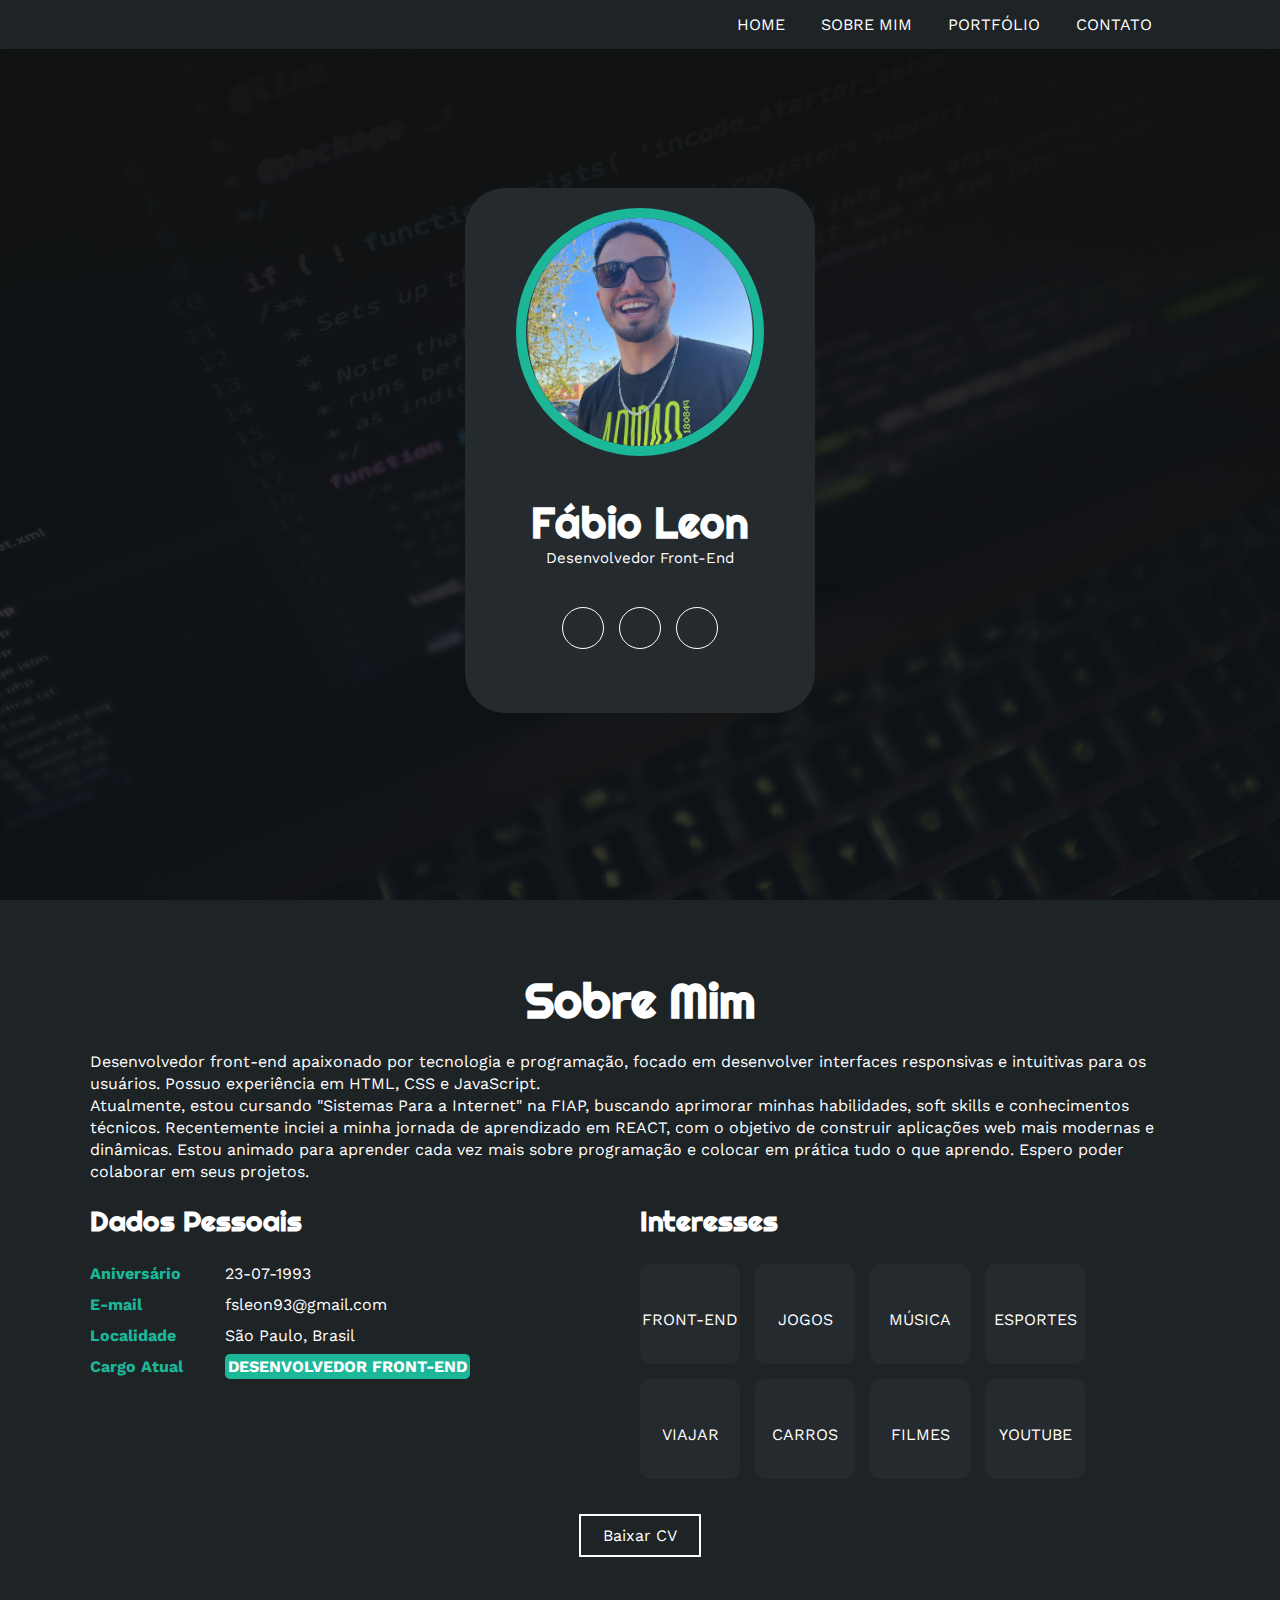
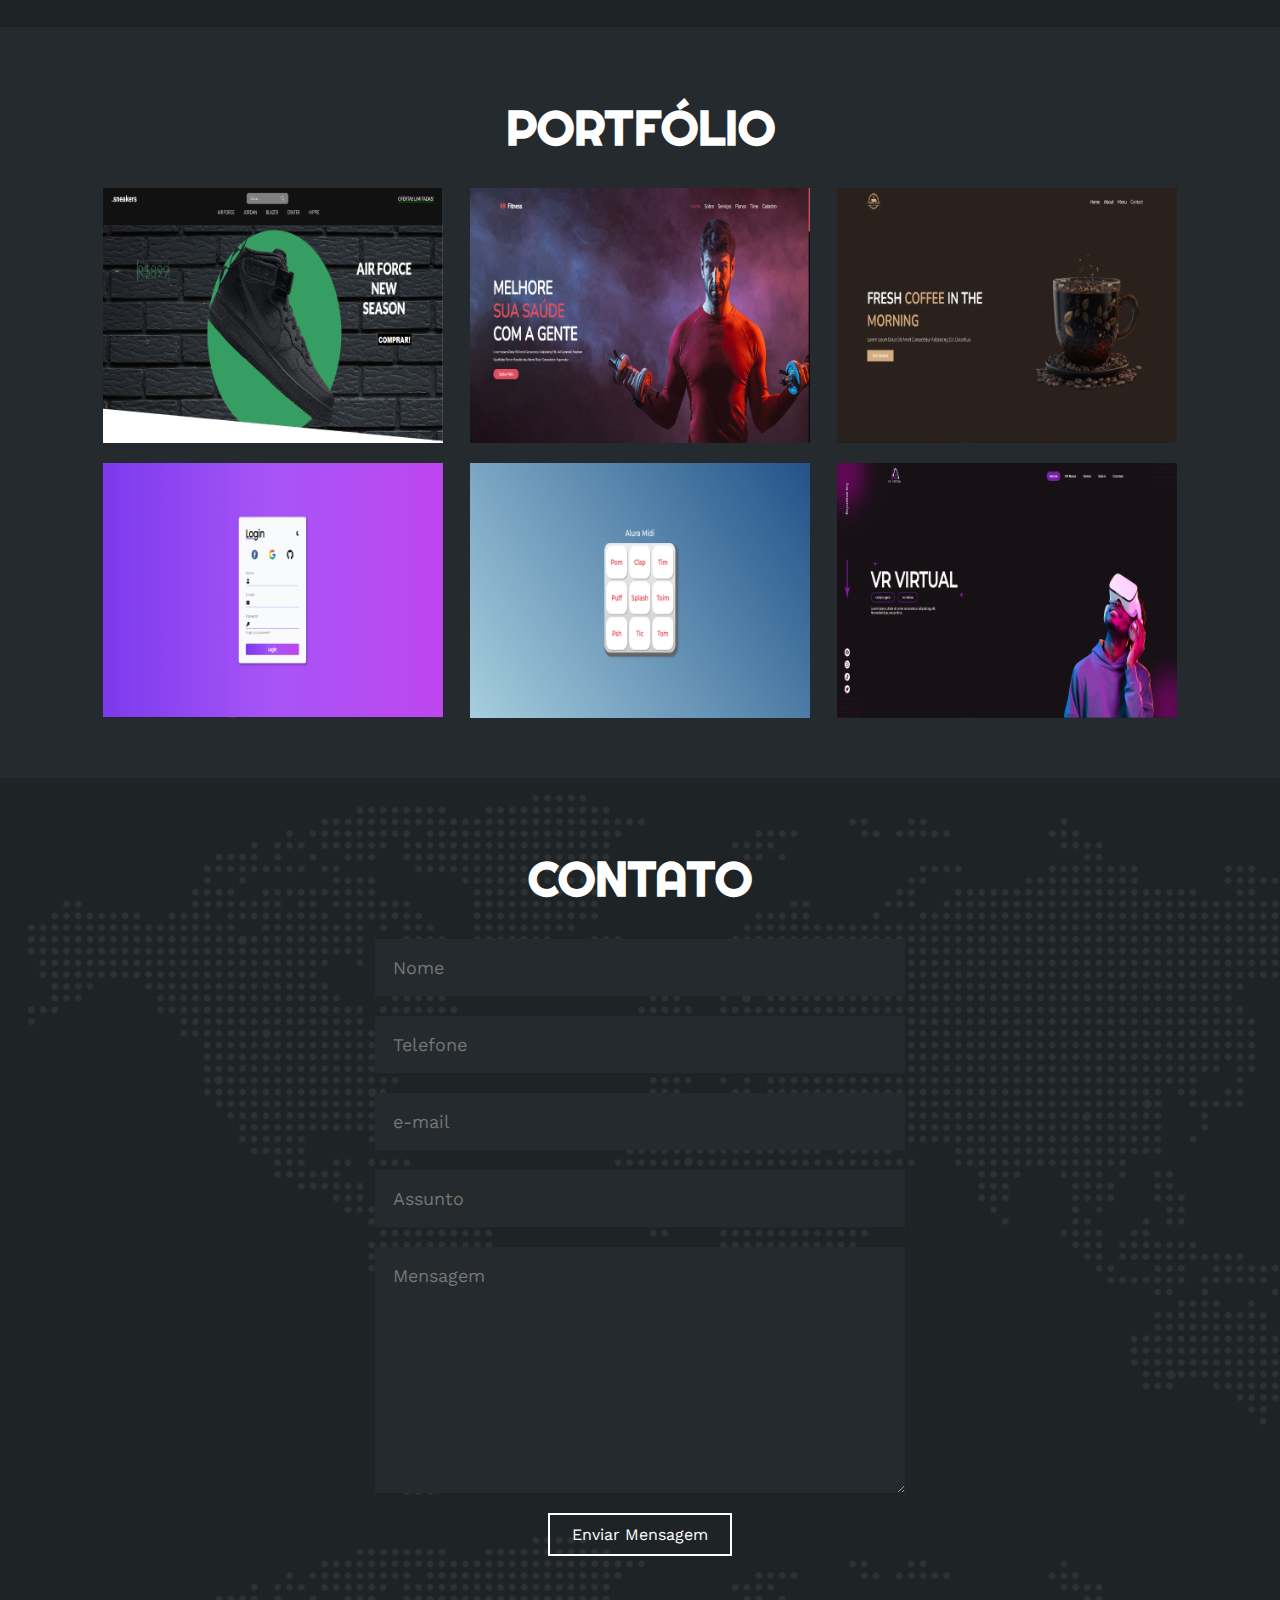
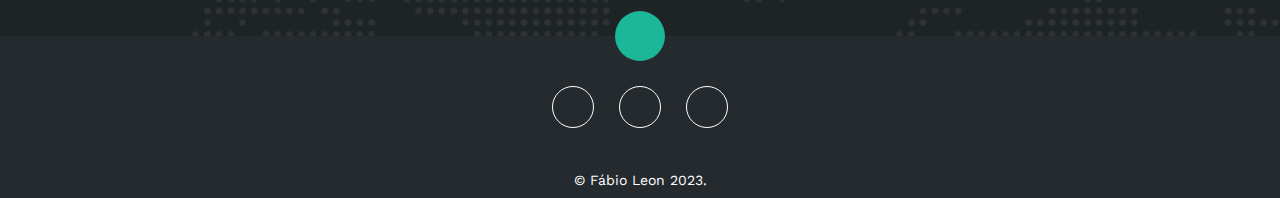
==== commit d7e707ee: "steam" ====
--- a/index.html
+++ b/index.html
@@ -44,7 +44,7 @@
             <div class="redes">
                 <a href="https://www.linkedin.com/in/fb-leon/" target="_blank" title="Linkedin"><i class="fa-brands fa-linkedin-in"></i></a>
                 <a href="https://github.com/fabioleon10" target="_blank" title="Github"><i class="fa-brands fa-github"></i></a>
-                <a href="https://steamcommunity.com/profiles/76561199077155922/" target="_blank" title="Steam"><i class="fa-brands fa-steam"></i></a>
+                <!-- <a href="https://steamcommunity.com/profiles/76561199077155922/" target="_blank" title="Steam"><i class="fa-brands fa-steam"></i></a> -->
                 <a href="mailto:fsleon93@gmail.com" title="Enviar e-mail"><i class="fa-solid fa-envelope"></i></a>
 
             </div>
@@ -257,7 +257,7 @@
         <div class="redes">
             <a href="https://www.linkedin.com/in/fb-leon/" target="_blank" title="Linkedin"><i class="fa-brands fa-linkedin-in"></i></a>
             <a href="https://github.com/fabioleon10" target="_blank" title="Github"><i class="fa-brands fa-github"></i></a>
-            <a href="https://steamcommunity.com/profiles/76561199077155922/" target="_blank" title="Steam"><i class="fa-brands fa-steam"></i></a>
+            <!-- <a href="https://steamcommunity.com/profiles/76561199077155922/" target="_blank" title="Steam"><i class="fa-brands fa-steam"></i></a> -->
             <a href="mailto:fsleon93@gmail.com" title="Enviar e-mail"><i class="fa-solid fa-envelope"></i></a>
         </div>
         <p>&copy; Fábio Leon 2023.</p>
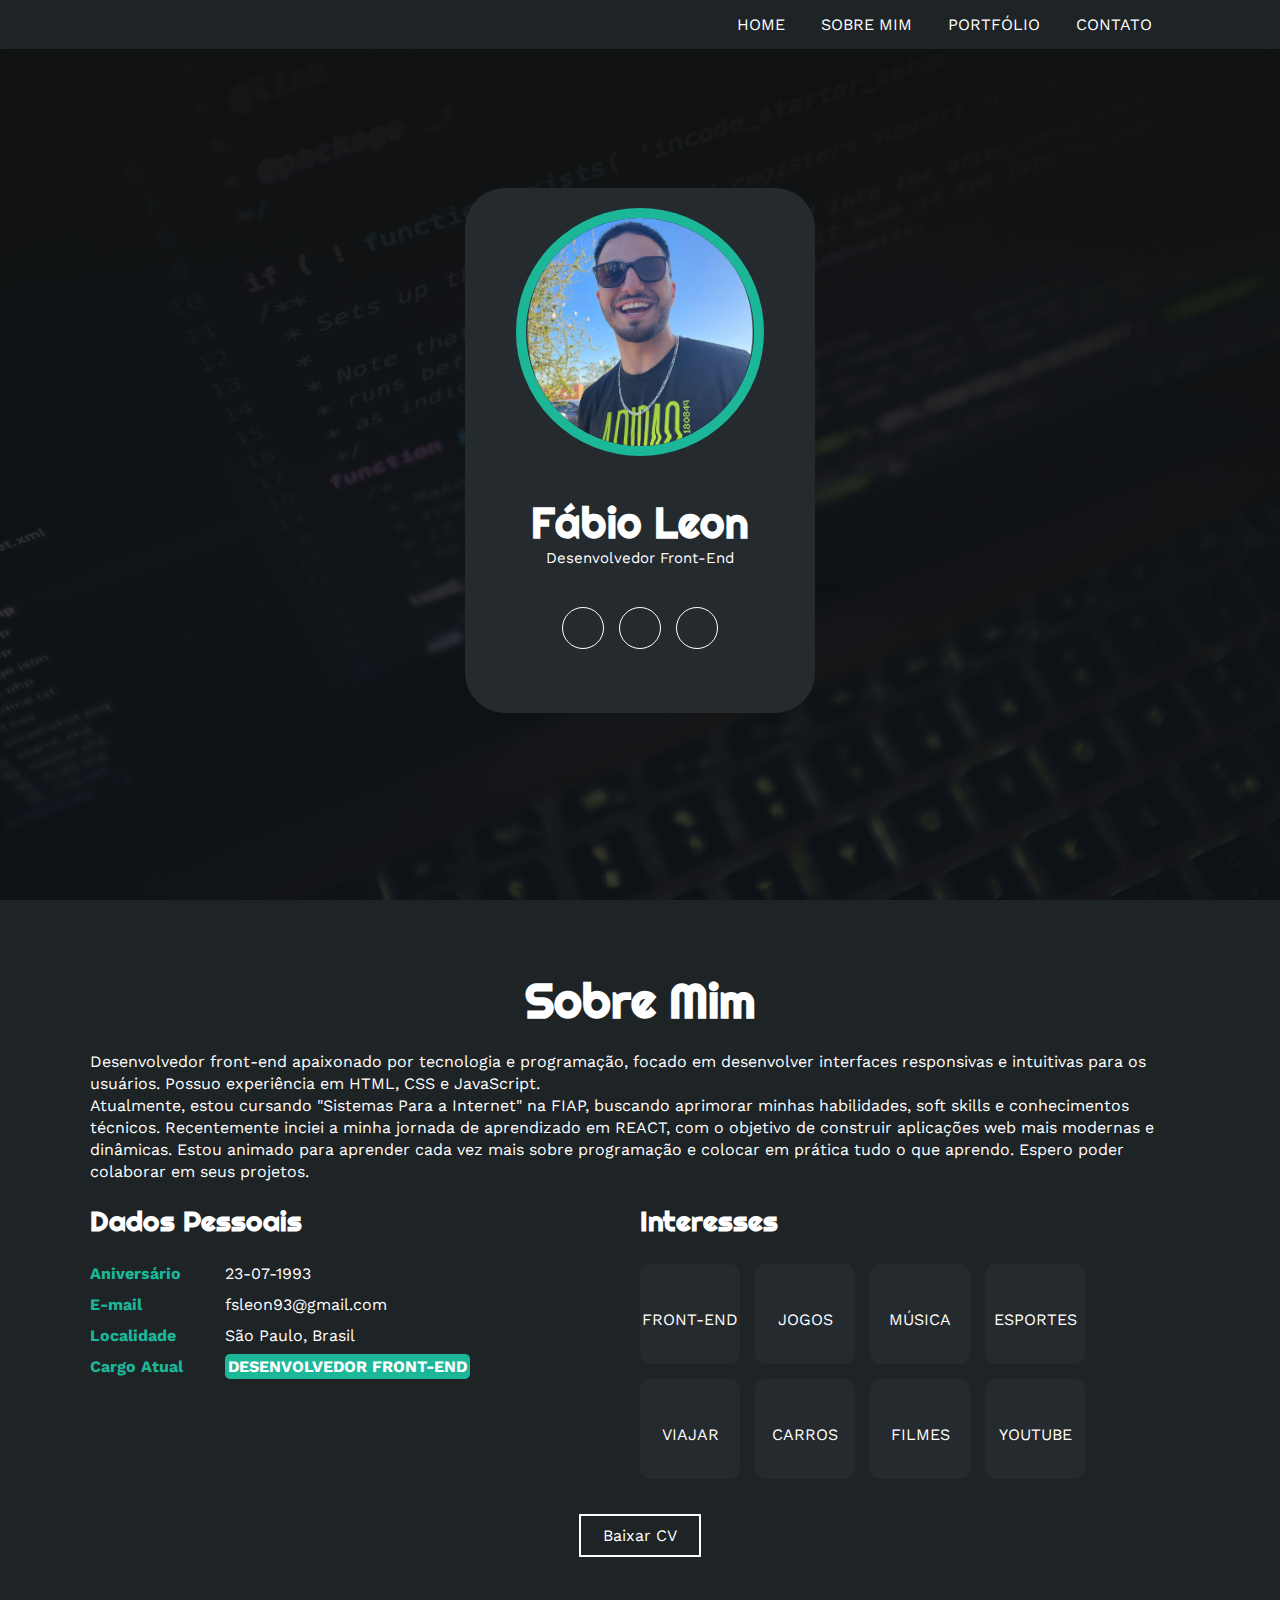
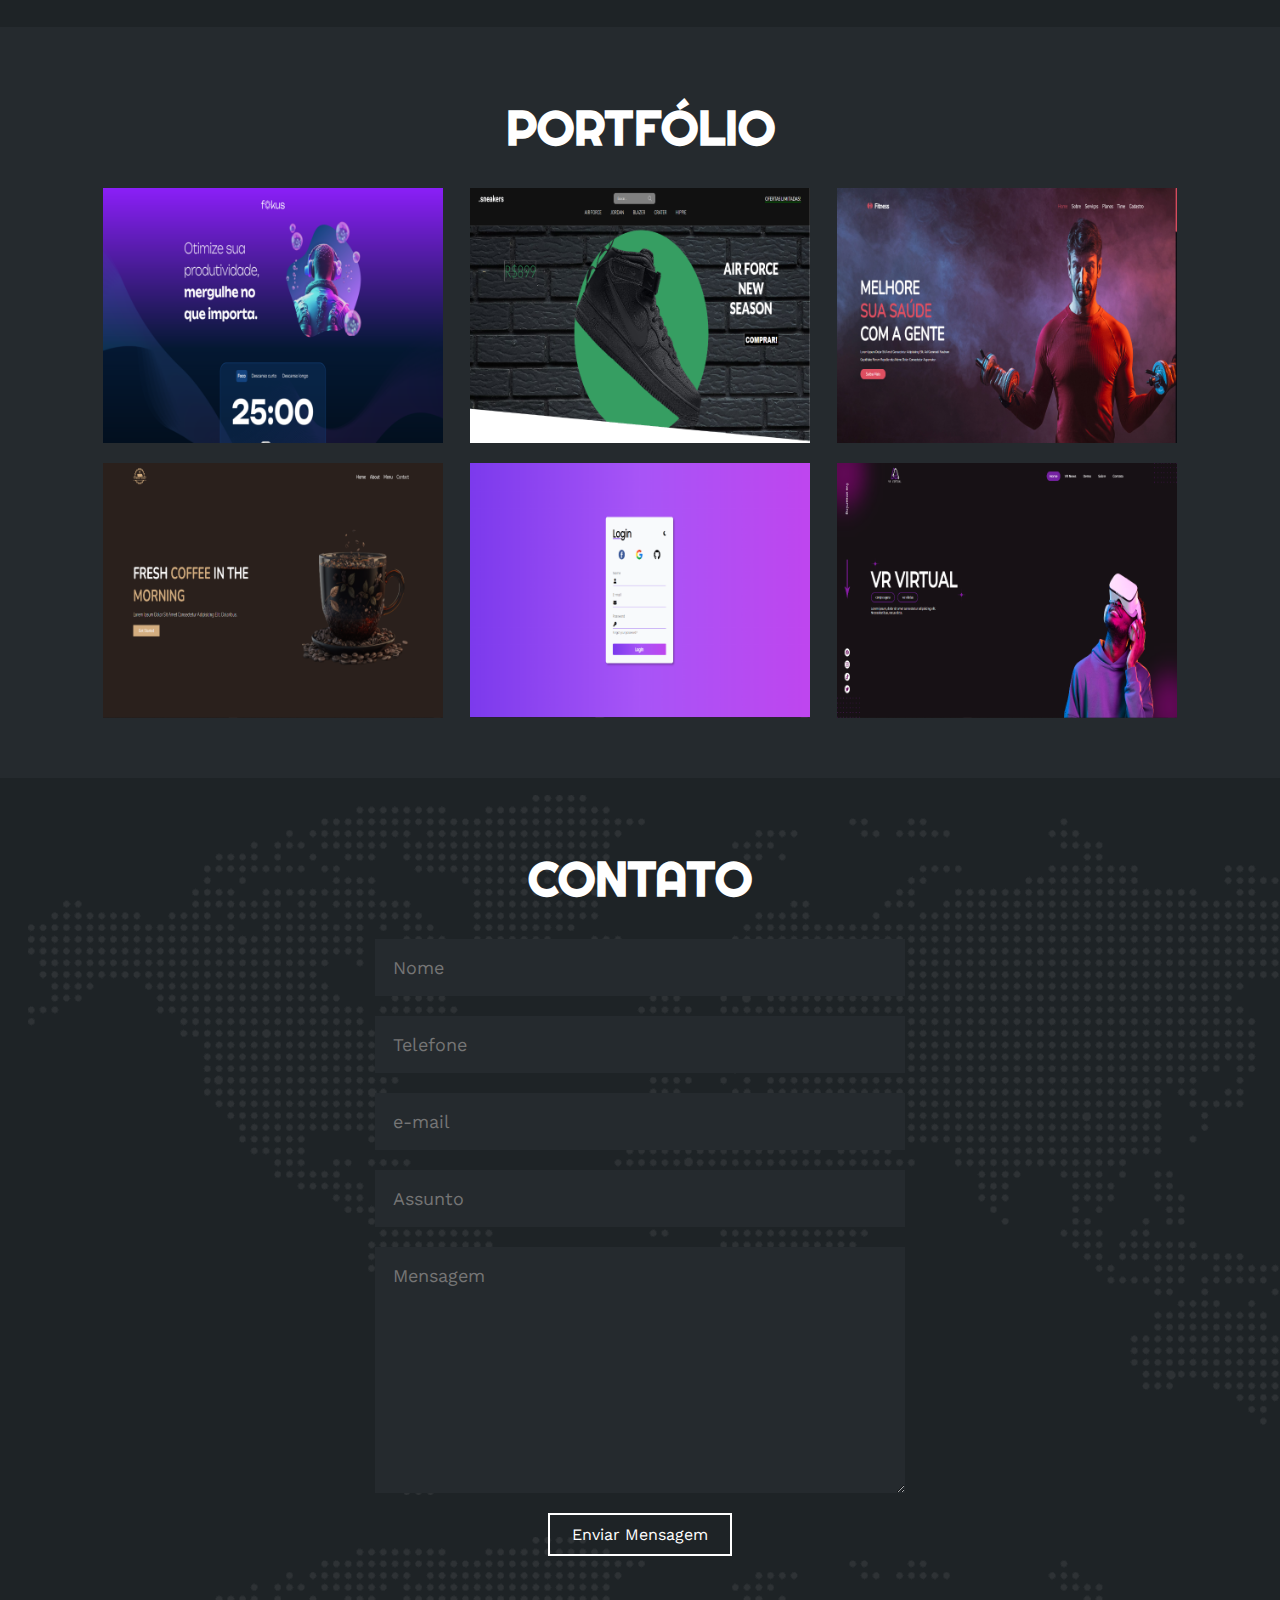
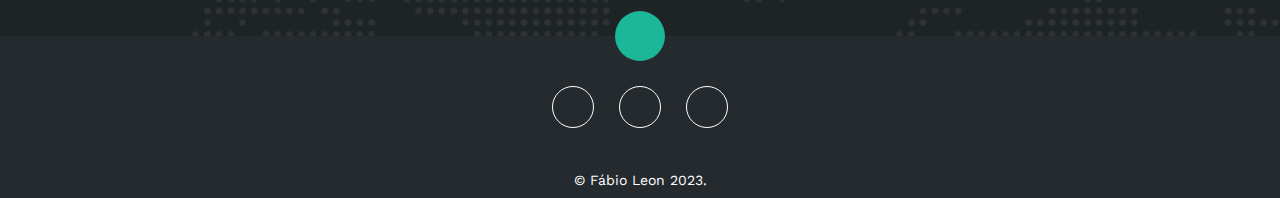
==== commit 2d91925c: "fokus" ====
--- a/index.html
+++ b/index.html
@@ -145,6 +145,17 @@
             <h2>PORTFÓLIO</h2>
             <div class="galeria">
                 <div class="projeto">
+                    <img src="/assets/img/f2.png" alt="">
+                    <div class="overlay">
+                        <h3>Fokus</h3>
+                        <p>HTML/CSS/JS</p>
+                        <div class="icon-projects">
+                            <a href="https://github.com/fabioleon10/Fokus_Project" target="_blank" title="Repositório"><i class="fa-brands fa-github"></i></a>
+                            <a href="https://fokusproject.netlify.app/" target="_blank" title="Deploy"><i class="fa-regular fa-window-maximize"></i></a>
+                        </div>
+                    </div>
+                </div>
+                <div class="projeto">
                     <img src="/assets/img/p1-sneackers.png" alt="">
                     <div class="overlay">
                         <h3>Sneackers Store</h3>
@@ -198,7 +209,7 @@
                             <a href="https://imc-calculator10.netlify.app/" target="_blank" title="Deploy"><i class="fa-regular fa-window-maximize"></i></a>
                         </div>
                     </div> -->
-                <div class="projeto">
+                <!-- <div class="projeto">
                     <img src="/assets/img/aluraMidi.png" alt="">
                     <div class="overlay">
                         <h3>ALURA MIDI</h3>
@@ -208,7 +219,7 @@
                             <a href="https://aluramid10.netlify.app/" target="_blank" title="Deploy"><i class="fa-regular fa-window-maximize"></i></a>
                         </div>
                     </div>
-                </div>
+                </div> -->
                 <div class="projeto">
                     <img src="/assets/img/p6-vrVirtual.png" alt="">
                     <div class="overlay">
